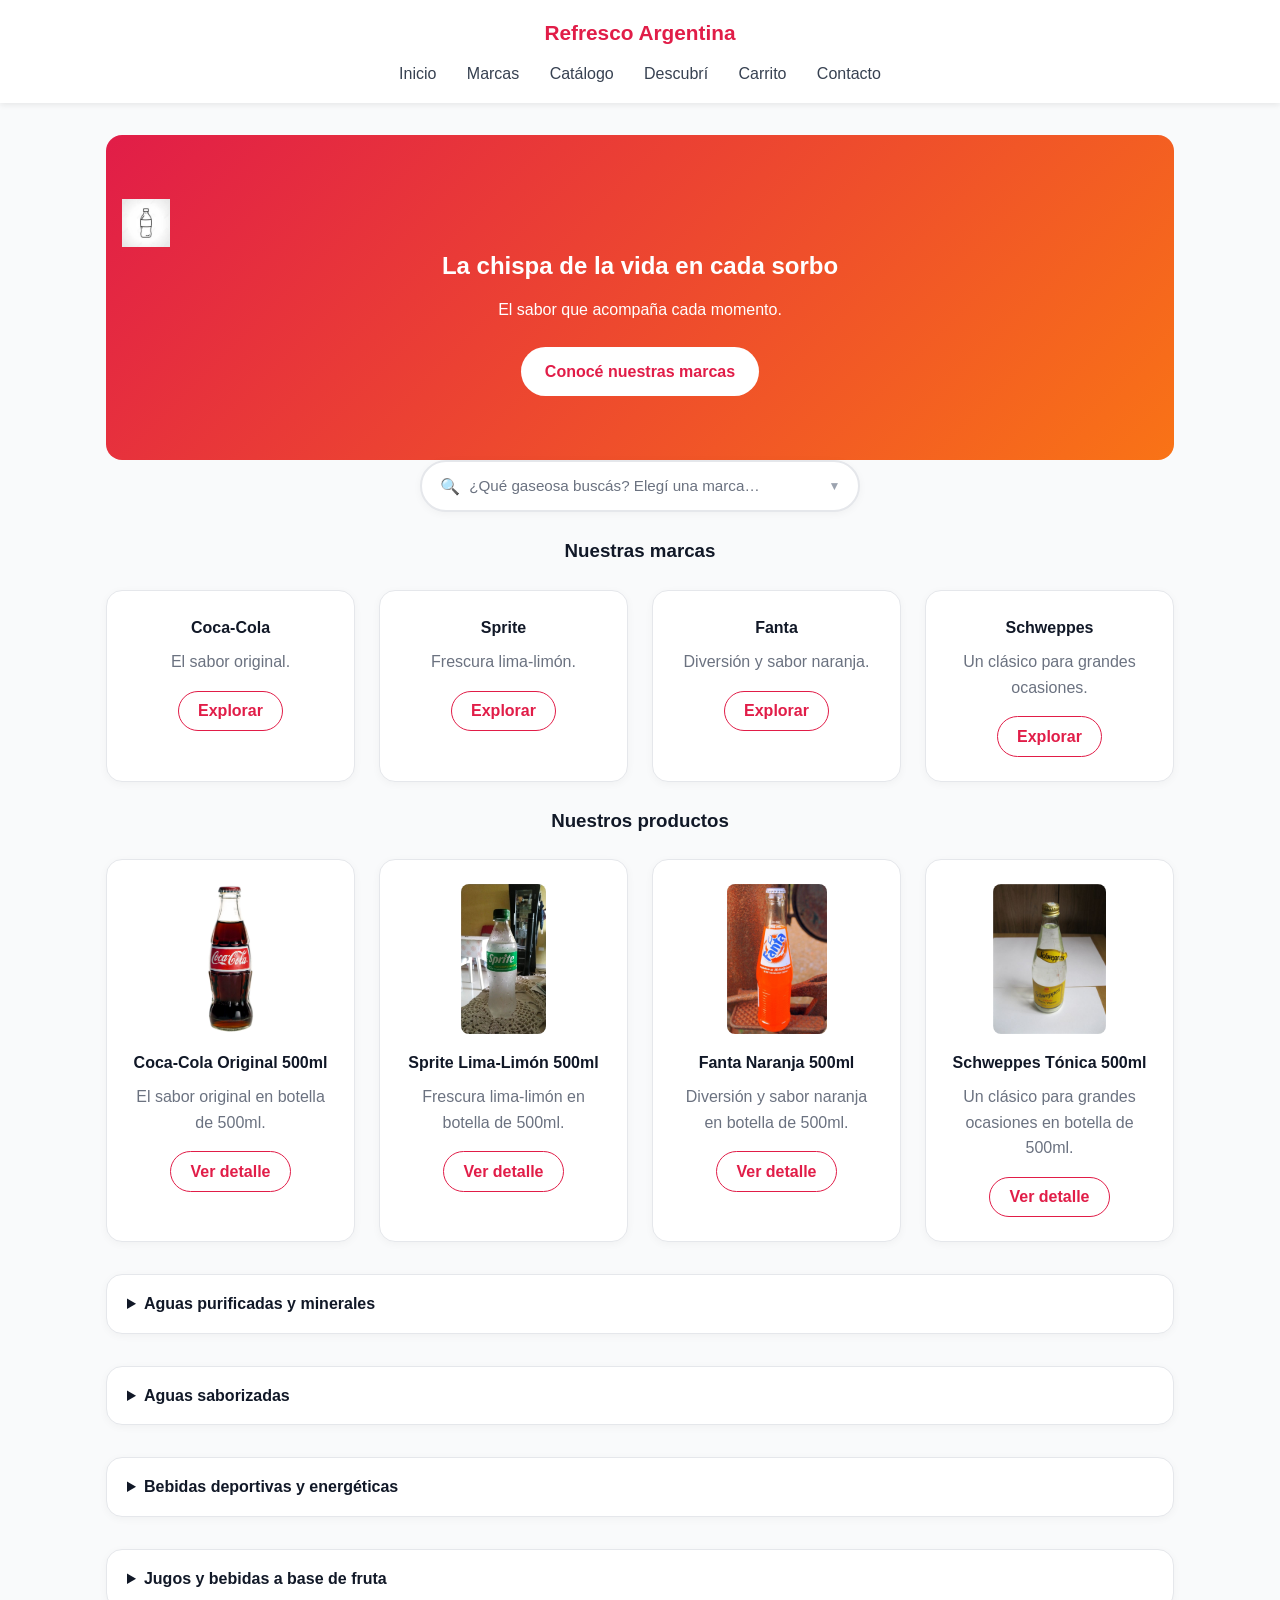
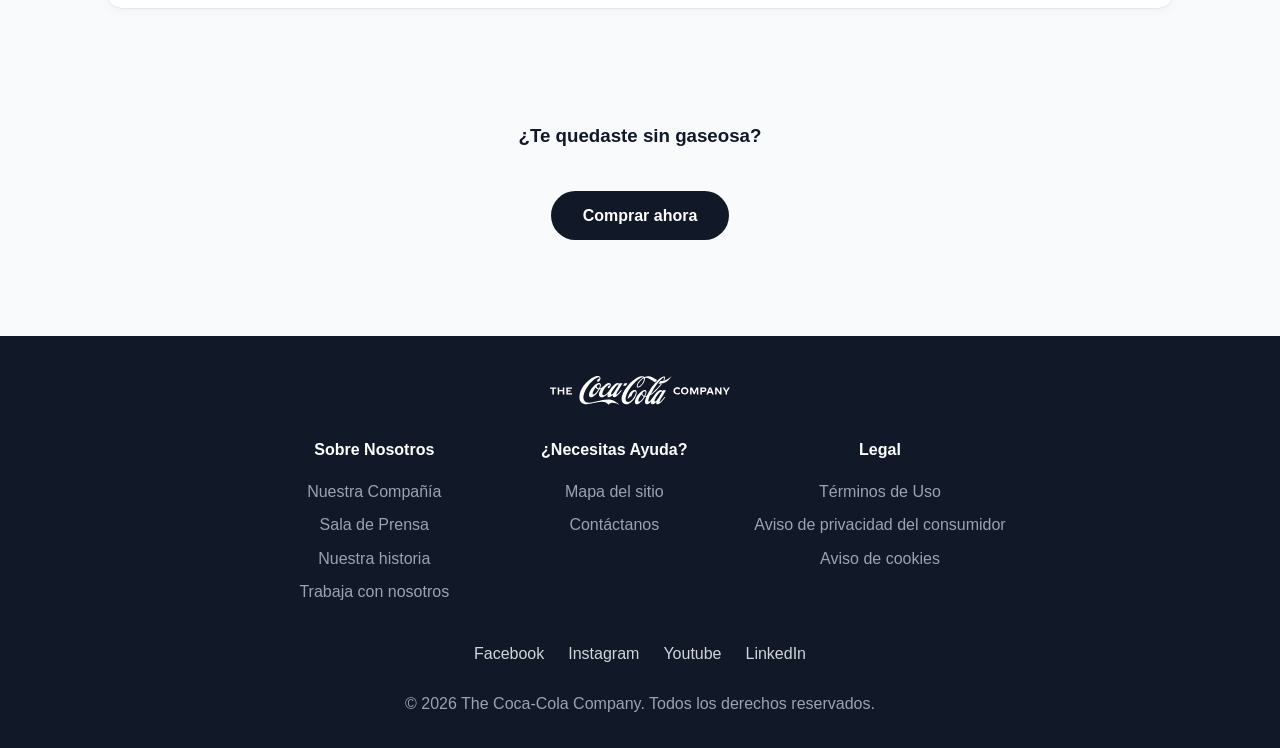
==== index.html @ 61db9e18 "Add new products" ====
<!DOCTYPE html>
<html lang="es">

<head>
  <meta charset="UTF-8">
  <meta name="viewport" content="width=device-width, initial-scale=1.0">
  <title>Refresco Argentina</title>
  <link rel="icon" type="image/x-icon" href="refresco.ico">
  <link rel="stylesheet" href="style.css">
</head>

<body>
  <header>
    <div class="logo">Refresco Argentina</div>
    <nav aria-label="Navegación principal">
      <ul>
        <li><a href="#inicio">Inicio</a></li>
        <li><a href="#marcas">Marcas</a></li>
        <li><a href="#catalogo">Catálogo</a></li>
        <li><a href="#descubri">Descubrí</a></li>
        <li><a href="carrito.html">Carrito</a></li>
        <li><a href="contacto.html">Contacto</a></li>
      </ul>
    </nav>
  </header>

  <main id="inicio">

    <section class="hero">
      <h2><img src="refresco.ico" alt="Refresco Argentina"> La chispa de la vida en cada sorbo</h2>
      <p>El sabor que acompaña cada momento.</p>
      <a href="#marcas">Conocé nuestras marcas</a>
    </section>
    <div class="items">

      <div class="buscador">
        <input class="filtro" type="radio" name="filtro" id="f-todos" checked>
        <input class="filtro" type="radio" name="filtro" id="f-coca-cola">
        <input class="filtro" type="radio" name="filtro" id="f-sprite">
        <input class="filtro" type="radio" name="filtro" id="f-fanta">
        <input class="filtro" type="radio" name="filtro" id="f-schweppes">

        <details class="buscador-barra">
          <summary class="bus-summary" title="Buscar marca o producto">
            <span class="bus-icono">&#128269;</span>
            <span class="bus-texto">
              <span class="t-todos">¿Qué gaseosa buscás? Elegí una marca…</span>
              <span class="t-coca-cola">Coca-Cola</span>
              <span class="t-sprite">Sprite</span>
              <span class="t-fanta">Fanta</span>
              <span class="t-schweppes">Schweppes</span>
            </span>
            <span class="bus-flecha">&#9660;</span>
          </summary>
          <div class="bus-opciones">
            <label for="f-todos">Todas las marcas</label>
            <label for="f-coca-cola">Coca-Cola</label>
            <label for="f-sprite">Sprite</label>
            <label for="f-fanta">Fanta</label>
            <label for="f-schweppes">Schweppes</label>
          </div>
        </details>

        <section id="marcas">
          <h3>Nuestras marcas</h3>
          <div class="item-cards">
            <article class="marca marca-coca-cola">
              <h4>Coca‑Cola</h4>
              <p>El sabor original.</p>
              <a href="#coca-cola">Explorar</a>
            </article>
            <article class="marca marca-sprite">
              <h4>Sprite</h4>
              <p>Frescura lima‑limón.</p>
              <a href="#sprite">Explorar</a>
            </article>
            <article class="marca marca-fanta">
              <h4>Fanta</h4>
              <p>Diversión y sabor naranja.</p>
              <a href="#fanta">Explorar</a>
            </article>
            <article class="marca marca-schweppes">
              <h4>Schweppes</h4>
              <p>Un clásico para grandes ocasiones.</p>
              <a href="#schweppes">Explorar</a>
            </article>
          </div>
        </section>

        <section id="tiendas">
          <h3>Tiendas Cencosud</h3>
          <div class="item-cards">
            <article class="tienda">
              <img src="img/jumbo.jpg" alt="Logo Jumbo Cencosud">
              <h4>Jumbo Cencosud</h4>
              <p>Tus compras del súper con toda la chispa Coca‑Cola.</p>
              <a href="https://www.jumbo.com.ar/benedictino?_q=benedictino&map=ft" rel="noopener noreferrer" target="_blank">Comprar acá</a>
            </article>
            <article class="tienda">
              <img src="img/disco.jpg" alt="Logo Disco Cencosud">
              <h4>Disco Cencosud</h4>
              <p>Las mejores ofertas del súper con Coca‑Cola.</p>
              <a href="https://www.disco.com.ar/benedictino?_q=benedictino&map=ft" rel="noopener noreferrer" target="_blank">Comprar acá</a>
            </article>
            <article class="tienda">
              <img src="img/vea.jpg" alt="Logo Vea Cencosud">
              <h4>Vea Cencosud</h4>
              <p>El súper de cercanía con todos tus productos.</p>
              <a href="https://www.vea.com.ar/benedictino?_q=benedictino&map=ft" rel="noopener noreferrer" target="_blank">Comprar acá</a>
            </article>
          </div>
        </section>

        <section id="catalogo">
          <h3>Nuestros productos</h3>
          <div class="item-cards">
            <article class="producto producto-coca-cola">
              <img src="img/coca-cola.jpg" alt="Coca-Cola Original 500ml">
              <h4>Coca-Cola Original 500ml</h4>
              <p>El sabor original en botella de 500ml.</p>
              <a href="producto.html?id=coca-cola">Ver detalle</a>
            </article>
            <article class="producto producto-sprite">
              <img src="img/sprite.jpg" alt="Sprite Lima-Limón 500ml">
              <h4>Sprite Lima-Limón 500ml</h4>
              <p>Frescura lima-limón en botella de 500ml.</p>
              <a href="producto.html?id=sprite">Ver detalle</a>
            </article>
            <article class="producto producto-fanta">
              <img src="img/fanta.jpg" alt="Fanta Naranja 500ml">
              <h4>Fanta Naranja 500ml</h4>
              <p>Diversión y sabor naranja en botella de 500ml.</p>
              <a href="producto.html?id=fanta">Ver detalle</a>
            </article>
            <article class="producto producto-schweppes">
              <img src="img/schweppes.jpg" alt="Schweppes Tónica 500ml">
              <h4>Schweppes Tónica 500ml</h4>
              <p>Un clásico para grandes ocasiones en botella de 500ml.</p>
              <a href="producto.html?id=schweppes">Ver detalle</a>
            </article>
          </div>

          <details class="aguas-detalles">
            <summary>Aguas purificadas y minerales</summary>
            <div class="item-cards">
              <article class="agua">
                <a href="https://www.jumbo.com.ar/agua-dasani-sin-gas-500-cc/p" rel="noopener noreferrer" target="_blank">
                  <img src="img/dasani.png" alt="Agua Pura Dasani 1 L">
                  <h4>Dasani</h4>
                </a>
              </article>
              <article class="agua">
                <a href="https://d2cbot.coca-cola.com/agua-natural-purificada-ciel-1-l-4-botellas" rel="noopener noreferrer" target="_blank">
                  <img src="img/ciel.png" alt="Agua Natural Purificada Ciel 1 L">
                  <h4>Ciel</h4>
                </a>
              </article>
              <article class="agua">
                <a href="https://www.jumbo.com.ar/agua-mineral-bonaqua-sin-gas-2-25-lt/p" rel="noopener noreferrer" target="_blank">
                  <img src="img/bonaqua.jpg" alt="Agua Mineral Bonaqua Sin Gas 2.25 L">
                  <h4>Bonaqua</h4>
                </a>
              </article>
              <article class="agua">
                <a href="https://www.jumbo.com.ar/agua-de-mesa-kin-sin-gas-500-ml/p" rel="noopener noreferrer" target="_blank">
                  <img src="img/kin.jpg" alt="Agua de Mesa Kin Sin Gas 500 ml">
                  <h4>Kin</h4>
                </a>
              </article>
            </div>
          </details>

          <details class="aguas-detalles">
            <summary>Aguas saborizadas</summary>
            <div class="item-cards">
              <article class="agua">
                <a href="https://www.coca-colaentuhogar.com/agua-ciel-exprim-pepino-pi-a-600-ml.html" rel="noopener noreferrer" target="_blank">
                  <img src="img/ciel-exprim.jpg" alt="Agua Ciel Exprimir Pepino Piña 600 ml">
                  <h4>Ciel Exprimir</h4>
                </a>
              </article>
              <article class="agua">
                <a href="https://www.jumbo.com.ar/agua-saborizada-manzana-600-ml-aquarius/p" rel="noopener noreferrer" target="_blank">
                  <img src="img/aquarius.jpg" alt="Agua Saborizada Aquarius Manzana 600 ml">
                  <h4>Aquarius</h4>
                </a>
              </article>
              <article class="agua">
                <a href="https://www.amazon.com/Smartwater-Sparkling-smartwater-sparkling-carbonated/dp/B07P7D3XN8" rel="noopener noreferrer" target="_blank">
                  <img src="img/smartwater-flavors.jpg" alt="Smartwater Flavors Sparkling">
                  <h4>Smartwater Flavors</h4>
                </a>
              </article>
            </div>
          </details>

          <details class="aguas-detalles">
            <summary>Bebidas deportivas y energéticas</summary>
            <div class="item-cards">
              <article class="agua">
                <a href="https://www.jumbo.com.ar/bebida-isotonica-frutas-tropicales-1-5-lts-powerade/p" rel="noopener noreferrer" target="_blank">
                  <img src="img/powerade.jpg" alt="Powerade Frutas Tropicales 1.5 L">
                  <h4>Powerade</h4>
                </a>
              </article>
              <article class="agua">
                <a href="https://www.jumbo.com.ar/bebida-energizante-energy-473-ml-monster/p" rel="noopener noreferrer" target="_blank">
                  <img src="img/monster.jpg" alt="Monster Energy Original 473 ml">
                  <h4>Monster Energy</h4>
                </a>
              </article>
              <article class="agua">
                <a href="https://world.openfoodfacts.org/product/5060466510296/relentless-energy-drink" rel="noopener noreferrer" target="_blank">
                  <img src="img/relentless.jpg" alt="Relentless Energy Drink">
                  <h4>Relentless</h4>
                </a>
              </article>
              <article class="agua">
                <a href="https://world.openfoodfacts.org/product/5060466512634/energy-drink-burn" rel="noopener noreferrer" target="_blank">
                  <img src="img/burn.jpg" alt="Burn Energy Drink">
                  <h4>Burn</h4>
                </a>
              </article>
              <article class="agua">
                <a href="https://lamaschiquita.com/products/predator-energy-473-ml" rel="noopener noreferrer" target="_blank">
                  <img src="img/predator.jpg" alt="Predator Energy 473 ml">
                  <h4>Predator Energy</h4>
                </a>
              </article>
            </div>
          </details>

          <details class="aguas-detalles">
            <summary>Jugos y bebidas a base de fruta</summary>
            <div class="item-cards">
              <article class="agua">
                <a href="https://www.jumbo.com.ar/jugo-listo-del-valle-multifruta-200cc-2/p" rel="noopener noreferrer" target="_blank">
                  <img src="img/delvalle.jpg" alt="Jugo Del Valle Multifruta 200 ml">
                  <h4>Del Valle</h4>
                </a>
              </article>
              <article class="agua">
                <a href="https://world.openfoodfacts.org/product/5449000257789" rel="noopener noreferrer" target="_blank">
                  <img src="img/minutemaid.jpg" alt="Minute Maid Orange">
                  <h4>Minute Maid</h4>
                </a>
              </article>
              <article class="agua">
                <a href="https://world.openfoodfacts.org/product/0025000100000" rel="noopener noreferrer" target="_blank">
                  <img src="img/simply-orange.jpg" alt="Simply Orange Pulp Free">
                  <h4>Simply Orange</h4>
                </a>
              </article>
              <article class="agua">
                <a href="https://world.openfoodfacts.org/product/0025000134166" rel="noopener noreferrer" target="_blank">
                  <img src="img/simply-lemonade.jpg" alt="Simply Lemonade">
                  <h4>Simply Lemonade</h4>
                </a>
              </article>
              <article class="agua">
                <a href="https://world.openfoodfacts.org/product/5038862320108" rel="noopener noreferrer" target="_blank">
                  <img src="img/innocent.jpg" alt="Innocent Fruit Smoothie Frutillas, Banana y Manzana">
                  <h4>Innocent</h4>
                </a>
              </article>
              <article class="agua">
                <a href="https://www.jumbo.com.ar/jugo-naranja-tentacion-1-lts-cepita-del-valle/p" rel="noopener noreferrer" target="_blank">
                  <img src="img/cepita.jpg" alt="Jugo Cepita del Valle sabor Naranja 1 L">
                  <h4>Cepita del Valle</h4>
                </a>
              </article>
              <article class="agua">
                <a href="https://world.openfoodfacts.org/product/7802820048322" rel="noopener noreferrer" target="_blank">
                  <img src="img/andina.jpg" alt="Jugo Andina del Valle sabor Durazno">
                  <h4>Andina</h4>
                </a>
              </article>
            </div>
          </details>
        </section>
      </div>

     

      <section id="descubri">
        <h3>Experiencias</h3>
        <div class="item-cards">
          <article class="experiencia">
            <img src="img/fanta-halloween.jpg" alt="Fanta Halloween">
            <h4>Fanta Halloween</h4>
            <p>Registrate y llevate 2x1 en entradas para Cinemark.</p>
            <a href="https://www.coca-cola.com/ar/es/offerings/fanta-halloween-26" rel="noopener noreferrer" target="_blank">Explorar</a>
          </article>
          <article class="experiencia">
            <img src="img/copa-mundial.jpg" alt="Copa Mundial de la FIFA 26">
            <h4>Copa Mundial de la FIFA 26™</h4>
            <p>La pasión sigue con Coca‑Cola rumbo al Mundial.</p>
            <a href="https://www.coca-cola.com/ar/es/offerings/copa-mundial-de-la-fifa-2026" rel="noopener noreferrer" target="_blank">Explorar</a>
          </article>
          <article class="experiencia">
            <img src="img/juntos-en-todas.jpg" alt="Juntos en Todas">
            <h4>Juntos en Todas</h4>
            <p>Una experiencia única de The Coca‑Cola Company.</p>
            <a href="https://www.coca-cola.com/ar/es/offerings/juntos-en-todas" rel="noopener noreferrer" target="_blank">Explorar</a>
          </article>
          <article class="experiencia">
            <img src="img/coke-studio.jpg" alt="Coke Studio">
            <h4>Coke Studio</h4>
            <p>Música y sesiones exclusivas con los mejores artistas.</p>
            <a href="https://www.coca-cola.com/ar/es/offerings/coke-studio" rel="noopener noreferrer" target="_blank">Explorar</a>
          </article>
        </div>
      </section>

      <section id="comprar">
        <h3>¿Te quedaste sin gaseosa?</h3>
        <a href="#tiendas">Comprar ahora</a>
      </section>
    </div>
  </main>

  <footer>
    <div class="footer-logo">
      <img src="img/coca-cola-logo-white.svg" alt="The Coca Cola Company">
    </div>
    <div class="footer-cols">
      <div class="footer-col">
        <h5>Sobre Nosotros</h5>
        <ul>
          <li><a href="https://www.coca-colacompany.com/company" rel="noopener noreferrer" target="_blank">Nuestra Compañía</a></li>
          <li><a href="https://www.coca-cola.com/ar/es/media-center" rel="noopener noreferrer" target="_blank">Sala de Prensa</a></li>
          <li><a href="https://www.coca-colacompany.com/about-us/history" rel="noopener noreferrer" target="_blank">Nuestra historia</a></li>
          <li><a href="https://www.coca-colacompany.com/careers" rel="noopener noreferrer" target="_blank">Trabaja con nosotros</a></li>
        </ul>
      </div>
      <div class="footer-col">
        <h5>¿Necesitas Ayuda?</h5>
        <ul>
          <li><a href="https://www.coca-cola.com/ar/es/sitemap" rel="noopener noreferrer" target="_blank">Mapa del sitio</a></li>
          <li><a href="https://www.coca-cola.com/ar/es/about-us/contact-us" rel="noopener noreferrer" target="_blank">Contáctanos</a></li>
        </ul>
      </div>
      <div class="footer-col">
        <h5>Legal</h5>
        <ul>
          <li><a href="https://www.coca-cola.com/ar/es/legal/terms-of-service" rel="noopener noreferrer" target="_blank">Términos de Uso</a></li>
          <li><a href="https://datatrust.coca-cola.com/xg/es#global-privacy-notices" rel="noopener noreferrer" target="_blank">Aviso de privacidad del consumidor</a></li>
          <li><a href="https://datatrust.coca-cola.com/xg/es#global-privacy-notices" rel="noopener noreferrer" target="_blank">Aviso de cookies</a></li>
        </ul>
      </div>
    </div>
    <nav class="footer-social" aria-label="Redes sociales">
      <ul>
        <li><a href="https://facebook.com/CocaColaCoAr/" rel="noopener noreferrer" target="_blank">Facebook</a></li>
        <li><a href="https://www.instagram.com/cocacolacoar/" rel="noopener noreferrer" target="_blank">Instagram</a></li>
        <li><a href="https://www.youtube.com/user/CocaColaCo" rel="noopener noreferrer" target="_blank">Youtube</a></li>
        <li><a href="https://www.linkedin.com/company/the-coca-cola-company" rel="noopener noreferrer" target="_blank">LinkedIn</a></li>
      </ul>
    </nav>
    <p>&copy; 2026 The Coca‑Cola Company. Todos los derechos reservados.</p>
  </footer>
</body>

</html>
---- style.css ----
/* ===== Reset y base ===== */
* {
    margin: 0;
    padding: 0;
    box-sizing: border-box;
}

body {
    font-family: 'Segoe UI', Arial, sans-serif;
    color: #1f2937;
    background-color: #f9fafb;
    line-height: 1.6;
}

main {
    max-width: 1100px;
    margin: 0 auto;
    padding: 0 1rem;
}

img {
    max-width: 100%;
    display: block;
}

a {
    text-decoration: none;
    color: inherit;
}

h2, h3 {
    text-align: center;
    margin: 2.5rem 0 1.5rem;
    color: #111827;
    transition: all 0.3s ease;
}

h3:hover {
    color: #e11d48;
}

/* ===== Header ===== */
header {
    background-color: #ffffff;
    box-shadow: 0 2px 6px rgba(0, 0, 0, 0.08);
    padding: 1rem;
    position: sticky;
    top: 0;
    z-index: 10;
}

header .logo {
    font-size: 1.3rem;
    font-weight: 700;
    color: #e11d48;
    text-align: center;
    margin-bottom: 0.75rem;
}

header nav ul {
    list-style: none;
    display: flex;
    flex-wrap: wrap;
    justify-content: center;
    gap: 0.5rem 1.5rem;
}

header nav a {
    padding: 0.4rem 0.2rem;
    font-weight: 500;
    color: #374151;
    border-bottom: 2px solid transparent;
    transition: color 0.2s, border-color 0.2s;
}

header nav a:hover {
    color: #e11d48;
    border-bottom-color: #e11d48;
}

/* ===== Hero ===== */
.hero {
    text-align: center;
    padding: 4rem 1rem;
    background: linear-gradient(135deg, #e11d48, #f97316);
    color: #ffffff;
    border-radius: 1rem;
    margin-top: 2rem;
}

.hero h2 {
    color: #ffffff;
    margin: 0 0 0.75rem;
    transition: all 0.3s ease;
}

.hero a {
    display: inline-block;
    margin-top: 1.5rem;
    background: #ffffff;
    color: #e11d48;
    font-weight: 600;
    padding: 0.75rem 1.5rem;
    border-radius: 2rem;
    transition: transform 0.2s;
}

.hero a:hover {
    transform: translateY(-2px);
}

/* ===== Grids de tarjetas ===== */


.items .item-cards,
#carrito .item-cards,
#tiendas .item-cards {
    display: grid;
    grid-template-columns: repeat(auto-fit, minmax(220px, 1fr));
    gap: 1.5rem;
}

.marca,
.producto,
#descubri .experiencia,
.tienda {
   
    background: #ffffff;
    border: 1px solid #e5e7eb;
    border-radius: 1rem;
    padding: 1.5rem;
    text-align: center;
    box-shadow: 0 2px 8px rgba(0, 0, 0, 0.04);
    transition: transform 0.2s, box-shadow 0.2s;
}

.marca:hover,
.producto:hover,
#descubri .experiencia:hover,
.tienda:hover {
    transform: translateY(-4px);
    box-shadow: 0 8px 20px rgba(0, 0, 0, 0.08);
}

.marca {
    transition: transform 0.3s ease-in, box-shadow 0.3s ease-in;
}

.producto img,
#descubri .experiencia img {
    margin: 0 auto 1rem;
    border-radius: 0.5rem;
}

.producto img {
    max-height: 150px;
    object-fit: contain;
}

.tienda img {
    width: 100%;
    max-width: 320px;
    height: auto;
    margin: 0 auto 1.25rem;
    border-radius: 0.75rem;
}

.producto h4,
.marca h4,
#descubri .experiencia h4,
.tienda h4 {
    margin-bottom: 0.5rem;
    color: #111827;
    transition: all 0.3s ease;
}

.producto:hover h4,
.marca:hover h4,
#descubri .experiencia:hover h4,
.tienda:hover h4 {
    color: #e11d48;
}

.producto p,
.marca p,
#descubri .experiencia p,
.tienda p {
    color: #6b7280;
    margin-bottom: 1rem;
}

.producto a,
.marca a,
#descubri .experiencia a,
.tienda a {
    display: inline-block;
    font-weight: 600;
    color: #e11d48;
    border: 1px solid #e11d48;
    padding: 0.4rem 1.2rem;
    border-radius: 2rem;
    transition: background 0.2s, color 0.2s;
}

.producto a:hover,
.marca a:hover,
#descubri .experiencia a:hover,
.tienda a:hover {
    background: #e11d48;
    color: #ffffff;
}

/* ===== Sección Tiendas (en index solo visible desde #inicio) ===== */
main#inicio #tiendas {
    display: none;
}

main#inicio:target #tiendas {
    display: block;
}

/* ===== Sección Descubrí (solo visible al acceder por el ancla #descubri) ===== */
#descubri {
    display: none;
}

#descubri:target {
    display: block;
}

/* ===== Experiencias (solo visibles desde #descubri) ===== */
.experiencia {
    display: none;
}

#descubri .experiencia {
    display: block;
}

/* ===== Comprar ===== */
#comprar {
    display: flex;
    flex-direction: column;
    align-items: center;
    padding: 3rem 1rem;
}

#comprar h3 {
    text-align: center;
}

#comprar a {
    display: inline-block;
    margin-top: 1rem;
    background: #111827;
    color: #ffffff;
    font-weight: 600;
    padding: 0.75rem 2rem;
    border-radius: 2rem;
    transition: background 0.2s;
}

#comprar a:hover {
    background: #e11d48;
}

/* ===== Footer ===== */
footer {
    background: #111827;
    color: #d1d5db;
    text-align: center;
    padding: 2.5rem 1rem 2rem;
    margin-top: 3rem;
}

footer .footer-logo {
    max-width: 180px;
    margin: 0 auto 2rem;
}

footer .footer-cols {
    display: flex;
    flex-wrap: wrap;
    justify-content: center;
    gap: 2.5rem;
    margin-bottom: 2rem;
}

footer .footer-col {
    min-width: 200px;
}

footer .footer-col h5 {
    color: #ffffff;
    font-size: 1rem;
    margin-bottom: 0.75rem;
}

footer .footer-col ul {
    list-style: none;
}

footer .footer-col a {
    color: #9ca3af;
    display: inline-block;
    padding: 0.25rem 0;
    transition: color 0.2s;
}

footer .footer-col a:hover {
    color: #ffffff;
}

footer .footer-social {
    margin-bottom: 1.5rem;
}

footer .footer-social ul {
    list-style: none;
    display: flex;
    flex-wrap: wrap;
    justify-content: center;
    gap: 0.5rem 1.5rem;
}

footer .footer-social a {
    color: #d1d5db;
    transition: color 0.2s;
}

footer .footer-social a:hover {
    color: #ffffff;
}

footer p {
    color: #9ca3af;
}

/* ===== Responsive ===== */
@media (max-width: 600px) {
    .hero {
        padding: 3rem 1rem;
    }

    header nav ul {
        flex-direction: column;
        align-items: center;
        gap: 0.5rem;
    }
}

/* ===== Carrito ===== */
#carrito {
    display: grid;
    grid-template-columns: 1fr;
    gap: 1rem;
}

.item-carrito {
    background: #ffffff;
    border: 1px solid #e5e7eb;
    border-radius: 1rem;
    padding: 1.25rem;
    display: flex;
    align-items: center;
    gap: 1rem;
    box-shadow: 0 2px 8px rgba(0, 0, 0, 0.04);
}

.item-carrito img {
    border-radius: 0.5rem;
}

.item-carrito h4 {
    color: #111827;
    margin-bottom: 0.25rem;
}

.item-carrito p {
    color: #6b7280;
}

.item-carrito .subtotal {
    margin-left: auto;
    font-weight: 700;
    color: #111827;
    white-space: nowrap;
}

.resumen {
    background: #ffffff;
    border: 1px solid #e5e7eb;
    border-radius: 1rem;
    padding: 1.5rem;
    box-shadow: 0 2px 8px rgba(0, 0, 0, 0.04);
}

.resumen h3 {
    text-align: left;
    margin: 0 0 1rem;
    color: #111827;
}

.resumen p {
    display: flex;
    justify-content: space-between;
    margin-bottom: 0.5rem;
    color: #6b7280;
}

.resumen p strong {
    color: #111827;
}

.resumen a {
    display: block;
    text-align: center;
    margin-top: 1.25rem;
    background: #e11d48;
    color: #ffffff;
    font-weight: 600;
    padding: 0.75rem 1.5rem;
    border-radius: 2rem;
    transition: background 0.2s;
}

.resumen a:hover {
    background: #be123c;
}

/* ===== Contacto ===== */
#contacto {
    max-width: 640px;
    margin: 0 auto;
    text-align: center;
}

#contacto > p {
    color: #6b7280;
    margin-bottom: 1.5rem;
}

#contacto form {
    background: #ffffff;
    border: 1px solid #e5e7eb;
    border-radius: 1rem;
    padding: 1.5rem;
    text-align: left;
    box-shadow: 0 2px 8px rgba(0, 0, 0, 0.04);
}

#contacto form div {
    margin-bottom: 1rem;
}

#contacto label {
    display: block;
    font-weight: 600;
    color: #111827;
    margin-bottom: 0.35rem;
}

#contacto input,
#contacto select,
#contacto textarea {
    width: 100%;
    padding: 0.6rem 0.75rem;
    border: 1px solid #d1d5db;
    border-radius: 0.5rem;
    font-family: inherit;
    font-size: 1rem;
    color: #1f2937;
    background: #f9fafb;
    transition: border-color 0.2s, background 0.2s;
}

#contacto input:focus,
#contacto select:focus,
#contacto textarea:focus {
    outline: none;
    border-color: #e11d48;
    background: #ffffff;
}

#contacto textarea {
    resize: vertical;
}

#contacto button {
    width: 100%;
    background: #e11d48;
    color: #ffffff;
    font-weight: 600;
    padding: 0.75rem 1.5rem;
    border: none;
    border-radius: 2rem;
    cursor: pointer;
    transition: background 0.2s;
}

#contacto button:hover {
    background: #be123c;
}

/* ===== Detalle de producto ===== */
#detalle {
    display: grid;
    grid-template-columns: repeat(auto-fit, minmax(220px, 1fr));
    gap: 1.5rem;
}

.producto-detalle {
    background: #ffffff;
    border: 1px solid #e5e7eb;
    border-radius: 1rem;
    padding: 1.5rem;
    text-align: center;
    box-shadow: 0 2px 8px rgba(0, 0, 0, 0.04);
    transition: all 0.3s ease;
}

.producto-detalle:hover {
    transform: translateY(-4px);
    box-shadow: 0 8px 20px rgba(0, 0, 0, 0.08);
}

.producto-detalle img {
    margin: 0 auto 1rem;
    max-width: 120px;
}

.producto-detalle h4 {
    margin-bottom: 0.5rem;
    color: #111827;
    transition: all 0.3s ease;
}

.producto-detalle:hover h4 {
    color: #e11d48;
}

.producto-detalle p {
    color: #6b7280;
    margin-bottom: 1rem;
}

.producto-detalle ul {
    list-style: none;
    text-align: left;
    margin-bottom: 1rem;
    color: #6b7280;
}

.producto-detalle a {
    display: inline-block;
    font-weight: 600;
    color: #e11d48;
    border: 1px solid #e11d48;
    padding: 0.4rem 1.2rem;
    border-radius: 2rem;
    transition: background 0.2s, color 0.2s;
}

.producto-detalle a:hover {
    background: #e11d48;
    color: #ffffff;
}

/* ===== Buscador de productos (solo HTML/CSS) ===== */
.buscador {
    position: relative;
    margin-bottom: 1.5rem;
}

.buscador .filtro {
    position: absolute;
    opacity: 0;
    pointer-events: none;
}

.buscador-barra {
    position: relative;
    max-width: 440px;
    margin: 0 auto 1.5rem;
    background: #ffffff;
    border: 2px solid #e5e7eb;
    border-radius: 2rem;
    box-shadow: 0 2px 8px rgba(0, 0, 0, 0.04);
    transition: border-color 0.2s, box-shadow 0.2s;
}

.buscador-barra:hover,
.buscador-barra[open] {
    border-color: #e11d48;
    box-shadow: 0 8px 20px rgba(0, 0, 0, 0.08);
}

.bus-summary {
    display: flex;
    align-items: center;
    gap: 0.6rem;
    padding: 0.7rem 1.1rem;
    cursor: pointer;
    list-style: none;
}

.bus-summary::-webkit-details-marker {
    display: none;
}

.bus-icono {
    color: #e11d48;
}

.bus-texto {
    flex: 1;
    color: #6b7280;
    font-size: 0.95rem;
    white-space: nowrap;
    overflow: hidden;
    text-overflow: ellipsis;
}

.bus-texto > span {
    display: none;
}

#f-todos:checked ~ .buscador-barra .t-todos,
#f-coca-cola:checked ~ .buscador-barra .t-coca-cola,
#f-sprite:checked ~ .buscador-barra .t-sprite,
#f-fanta:checked ~ .buscador-barra .t-fanta,
#f-schweppes:checked ~ .buscador-barra .t-schweppes {
    display: inline;
}

.bus-flecha {
    color: #9ca3af;
    font-size: 0.75rem;
    transition: transform 0.2s;
}

.buscador-barra[open] .bus-flecha {
    transform: rotate(180deg);
}

.bus-opciones {
    position: absolute;
    top: calc(100% + 0.5rem);
    left: 50%;
    transform: translateX(-50%);
    min-width: 280px;
    max-height: 300px;
    overflow-y: auto;
    background: #ffffff;
    border: 1px solid #e5e7eb;
    border-radius: 1rem;
    padding: 0.5rem;
    box-shadow: 0 8px 20px rgba(0, 0, 0, 0.1);
    z-index: 5;
}

.bus-opciones label {
    display: block;
    padding: 0.6rem 0.75rem;
    border-radius: 0.5rem;
    cursor: pointer;
    color: #374151;
    font-weight: 500;
    transition: background 0.15s, color 0.15s;
}

.bus-opciones label:hover {
    background: #fdf2f4;
    color: #e11d48;
}

#f-todos:checked ~ .buscador-barra .bus-opciones label[for="f-todos"],
#f-coca-cola:checked ~ .buscador-barra .bus-opciones label[for="f-coca-cola"],
#f-sprite:checked ~ .buscador-barra .bus-opciones label[for="f-sprite"],
#f-fanta:checked ~ .buscador-barra .bus-opciones label[for="f-fanta"],
#f-schweppes:checked ~ .buscador-barra .bus-opciones label[for="f-schweppes"] {
    background: #fdf2f4;
    color: #e11d48;
    font-weight: 700;
}

#f-todos:checked ~ .buscador-barra .bus-opciones label[for="f-todos"]::before,
#f-coca-cola:checked ~ .buscador-barra .bus-opciones label[for="f-coca-cola"]::before,
#f-sprite:checked ~ .buscador-barra .bus-opciones label[for="f-sprite"]::before,
#f-fanta:checked ~ .buscador-barra .bus-opciones label[for="f-fanta"]::before,
#f-schweppes:checked ~ .buscador-barra .bus-opciones label[for="f-schweppes"]::before {
    content: "✓ ";
}

/* Filtrado de marcas y productos */
.buscador > section h3 {
    margin-top: 1.5rem;
}

.buscador .item-cards .marca,
.buscador .item-cards .producto {
    display: none;
}

#f-todos:checked ~ #marcas .item-cards .marca,
#f-todos:checked ~ #catalogo .item-cards .producto,
#f-coca-cola:checked ~ #marcas .item-cards .marca-coca-cola,
#f-coca-cola:checked ~ #catalogo .item-cards .producto-coca-cola,
#f-sprite:checked ~ #marcas .item-cards .marca-sprite,
#f-sprite:checked ~ #catalogo .item-cards .producto-sprite,
#f-fanta:checked ~ #marcas .item-cards .marca-fanta,
#f-fanta:checked ~ #catalogo .item-cards .producto-fanta,
#f-schweppes:checked ~ #marcas .item-cards .marca-schweppes,
#f-schweppes:checked ~ #catalogo .item-cards .producto-schweppes {
    display: block;
    animation: aparecer 0.25s ease;
}

#f-coca-cola:checked ~ #marcas .item-cards,
#f-coca-cola:checked ~ #catalogo .item-cards,
#f-sprite:checked ~ #marcas .item-cards,
#f-sprite:checked ~ #catalogo .item-cards,
#f-fanta:checked ~ #marcas .item-cards,
#f-fanta:checked ~ #catalogo .item-cards,
#f-schweppes:checked ~ #marcas .item-cards,
#f-schweppes:checked ~ #catalogo .item-cards {
    grid-template-columns: repeat(auto-fit, minmax(220px, 280px));
    justify-content: center;
}

@keyframes aparecer {
    from {
        opacity: 0;
        transform: translateY(6px);
    }

    to {
        opacity: 1;
        transform: translateY(0);
    }
}

@media (max-width: 600px) {
    .bus-opciones {
        left: 0;
        right: 0;
        transform: none;
        min-width: auto;
    }
}

/* ===== Aguas purificadas y minerales ===== */
#catalogo .aguas-detalles {
    margin-top: 2rem;
    background: #ffffff;
    border: 1px solid #e5e7eb;
    border-radius: 1rem;
    box-shadow: 0 2px 8px rgba(0, 0, 0, 0.04);
}

#catalogo .aguas-detalles summary {
    cursor: pointer;
    font-weight: 700;
    color: #111827;
    padding: 1rem 1.25rem;
    list-style-position: inside;
    transition: color 0.2s;
}

#catalogo .aguas-detalles summary:hover {
    color: #e11d48;
}

#catalogo .aguas-detalles[open] summary {
    border-bottom: 1px solid #e5e7eb;
}

#catalogo .aguas-detalles .item-cards {
    padding: 1.5rem;
}

#catalogo .aguas-detalles .agua {
    background: #ffffff;
    border: 1px solid #e5e7eb;
    border-radius: 1rem;
    padding: 1.5rem;
    text-align: center;
    box-shadow: 0 2px 8px rgba(0, 0, 0, 0.04);
    transition: transform 0.2s, box-shadow 0.2s;
}

#catalogo .aguas-detalles .agua a {
    display: block;
    color: inherit;
}

#catalogo .aguas-detalles .agua:hover {
    transform: translateY(-4px);
    box-shadow: 0 8px 20px rgba(0, 0, 0, 0.08);
}

#catalogo .aguas-detalles .agua img {
    max-height: 150px;
    margin: 0 auto 1rem;
    border-radius: 0.5rem;
    object-fit: contain;
}

#catalogo .aguas-detalles .agua h4 {
    margin-bottom: 0.5rem;
    color: #111827;
    transition: all 0.3s ease;
}

#catalogo .aguas-detalles .agua:hover h4 {
    color: #e11d48;
}
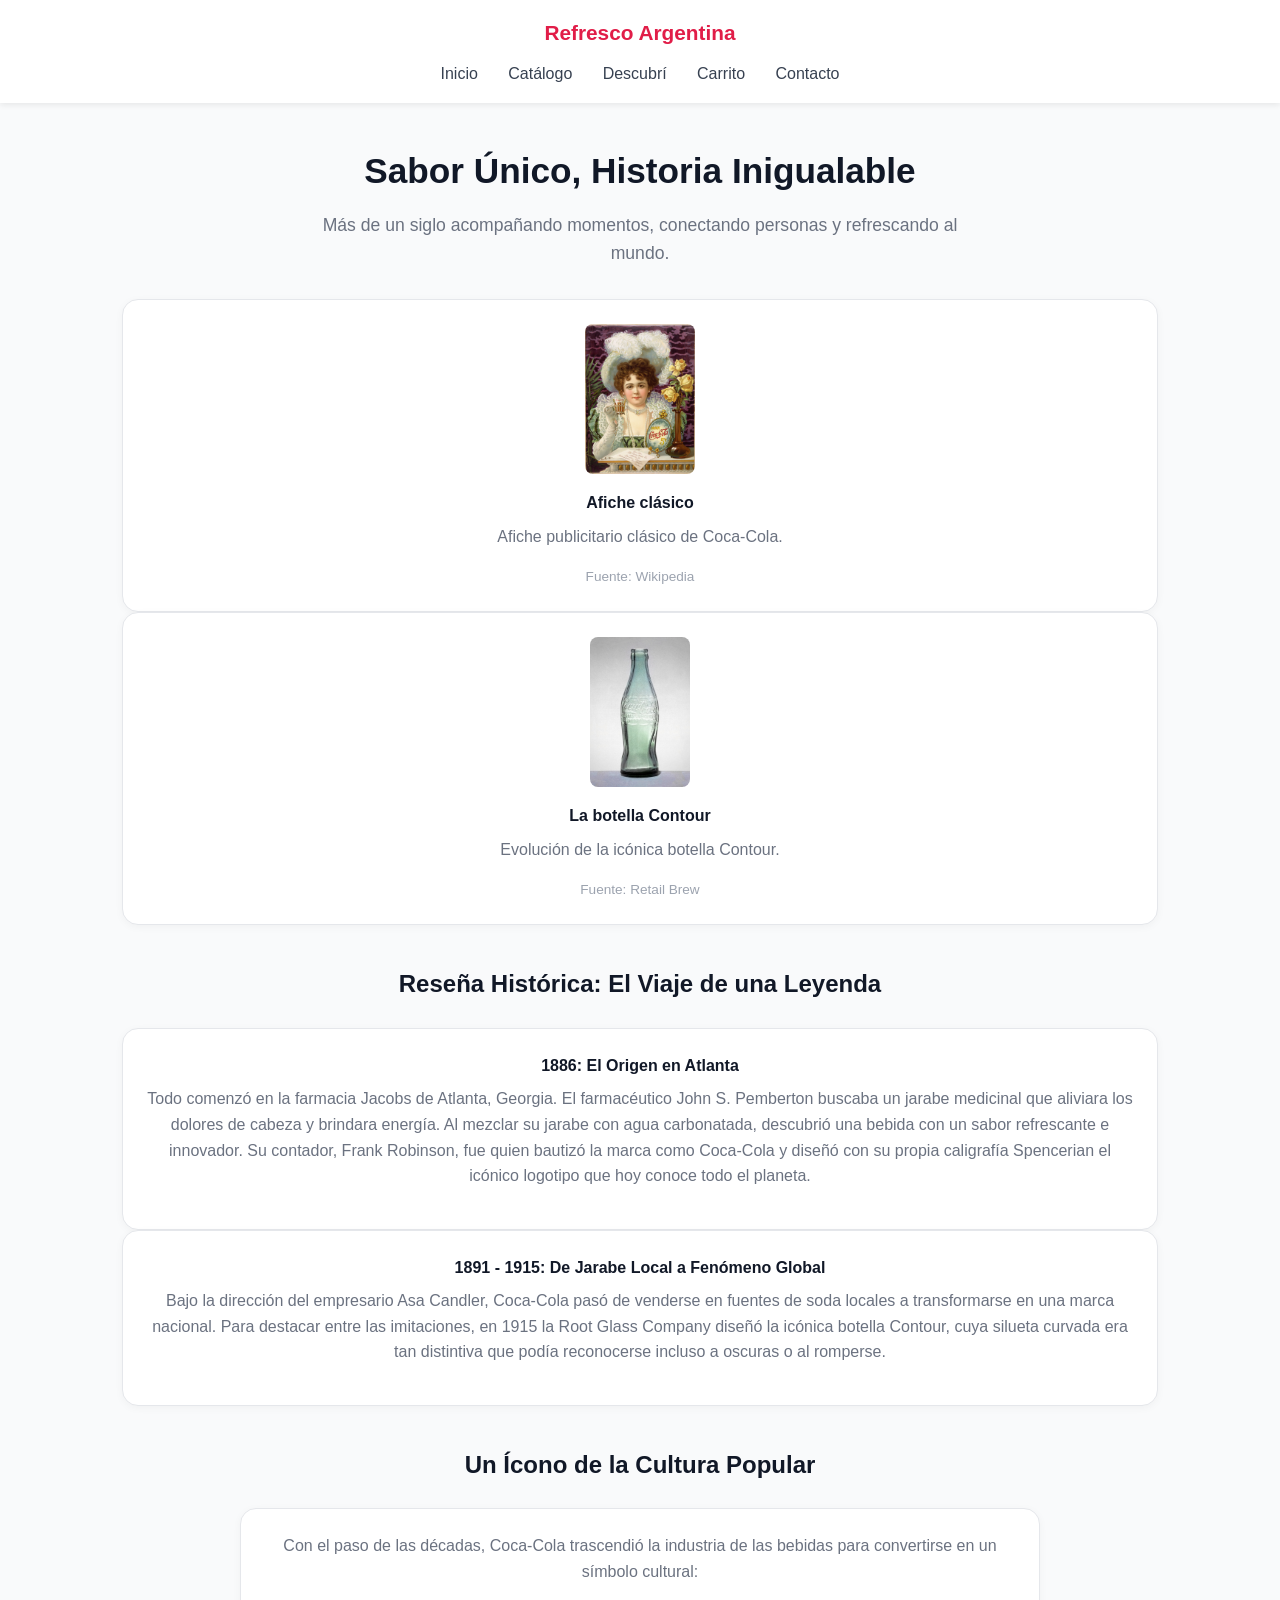
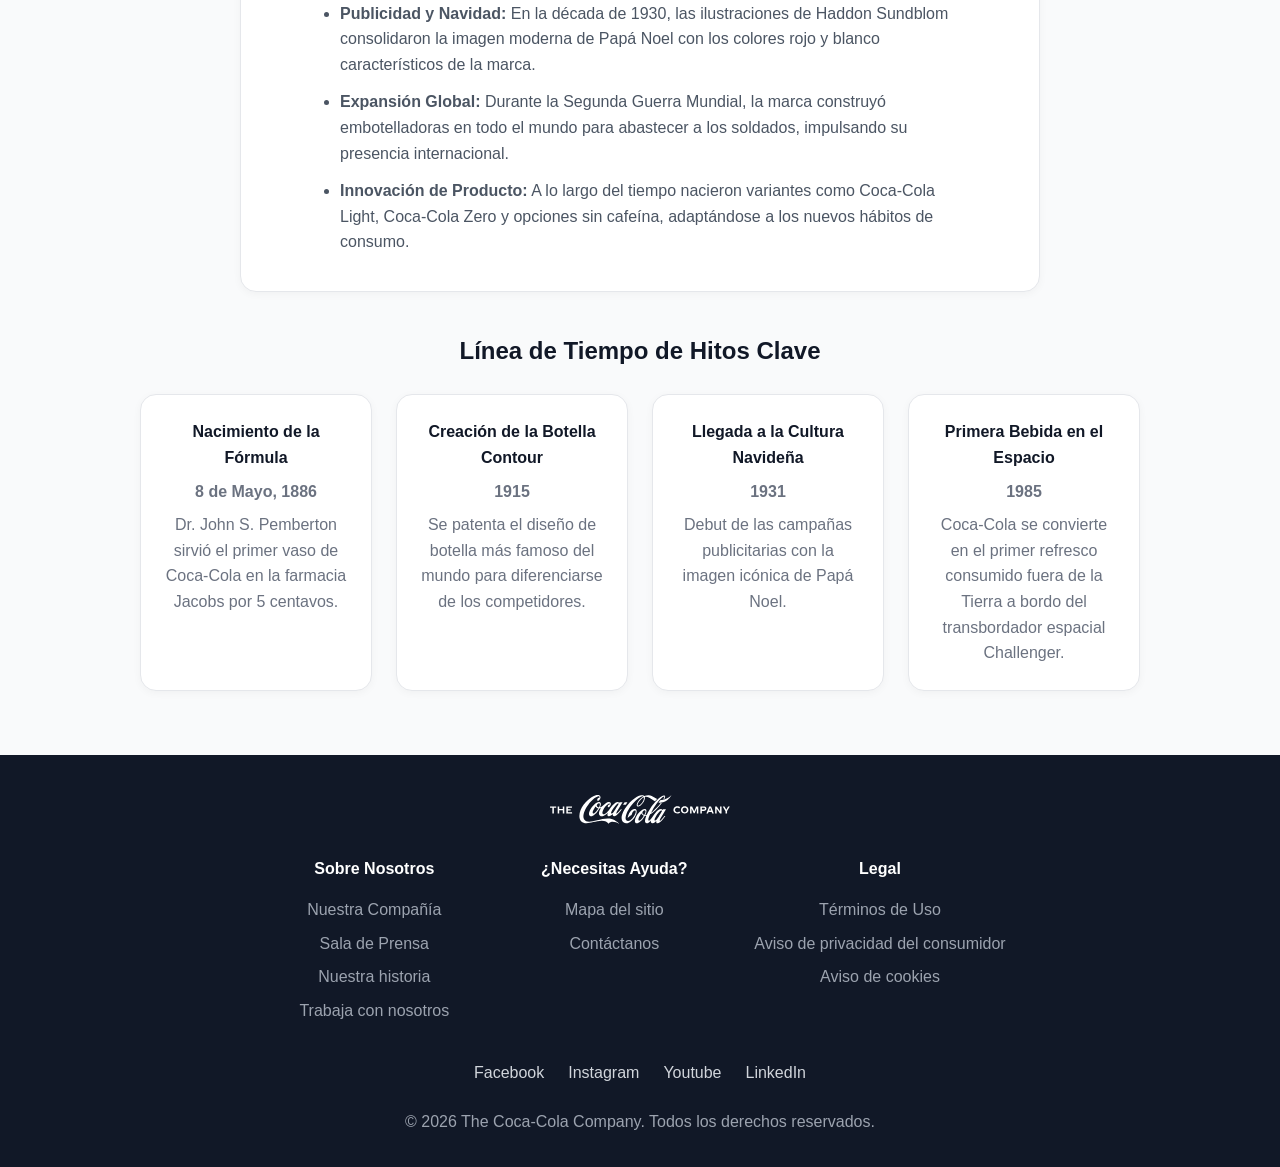
==== commit de07454a: "Add new design elements, improve layout, and remove unused assets" ====
--- a/index.html
+++ b/index.html
@@ -15,7 +15,6 @@
     <nav aria-label="Navegación principal">
       <ul>
         <li><a href="#inicio">Inicio</a></li>
-        <li><a href="#marcas">Marcas</a></li>
         <li><a href="#catalogo">Catálogo</a></li>
         <li><a href="#descubri">Descubrí</a></li>
         <li><a href="carrito.html">Carrito</a></li>
@@ -26,92 +25,77 @@
 
   <main id="inicio">
 
-    <section class="hero">
-      <h2><img src="refresco.ico" alt="Refresco Argentina"> La chispa de la vida en cada sorbo</h2>
-      <p>El sabor que acompaña cada momento.</p>
-      <a href="#marcas">Conocé nuestras marcas</a>
+    <section class="historia">
+      <h1>Sabor Único, Historia Inigualable</h1>
+      <p class="historia-subtitulo">Más de un siglo acompañando momentos, conectando personas y refrescando al mundo.</p>
+
+      <div class="item-cards">
+        <figure class="producto historia-figura">
+          <img src="img/afiche-coca-cola.jpg" alt="Afiche publicitario clásico de Coca-Cola">
+          <h4>Afiche clásico</h4>
+          <p>Afiche publicitario clásico de Coca-Cola.</p>
+          <figcaption>Fuente: Wikipedia</figcaption>
+        </figure>
+        <figure class="producto historia-figura">
+          <img src="img/botella-contour-1915.jpg" alt="Evolución de la icónica botella Contour">
+          <h4>La botella Contour</h4>
+          <p>Evolución de la icónica botella Contour.</p>
+          <figcaption>Fuente: Retail Brew</figcaption>
+        </figure>
+      </div>
+
+      <h2>Reseña Histórica: El Viaje de una Leyenda</h2>
+
+      <div class="item-cards">
+        <article class="producto historia-texto">
+          <h4>1886: El Origen en Atlanta</h4>
+          <p>Todo comenzó en la farmacia Jacobs de Atlanta, Georgia. El farmacéutico John S. Pemberton buscaba un jarabe medicinal que aliviara los dolores de cabeza y brindara energía. Al mezclar su jarabe con agua carbonatada, descubrió una bebida con un sabor refrescante e innovador. Su contador, Frank Robinson, fue quien bautizó la marca como Coca-Cola y diseñó con su propia caligrafía Spencerian el icónico logotipo que hoy conoce todo el planeta.</p>
+        </article>
+        <article class="producto historia-texto">
+          <h4>1891 - 1915: De Jarabe Local a Fenómeno Global</h4>
+          <p>Bajo la dirección del empresario Asa Candler, Coca-Cola pasó de venderse en fuentes de soda locales a transformarse en una marca nacional. Para destacar entre las imitaciones, en 1915 la Root Glass Company diseñó la icónica botella Contour, cuya silueta curvada era tan distintiva que podía reconocerse incluso a oscuras o al romperse.</p>
+        </article>
+      </div>
+
+      <h2>Un Ícono de la Cultura Popular</h2>
+
+      <article class="producto historia-texto historia-texto-ancho">
+        <p>Con el paso de las décadas, Coca-Cola trascendió la industria de las bebidas para convertirse en un símbolo cultural:</p>
+        <ul class="historia-lista">
+          <li><strong>Publicidad y Navidad:</strong> En la década de 1930, las ilustraciones de Haddon Sundblom consolidaron la imagen moderna de Papá Noel con los colores rojo y blanco característicos de la marca.</li>
+          <li><strong>Expansión Global:</strong> Durante la Segunda Guerra Mundial, la marca construyó embotelladoras en todo el mundo para abastecer a los soldados, impulsando su presencia internacional.</li>
+          <li><strong>Innovación de Producto:</strong> A lo largo del tiempo nacieron variantes como Coca-Cola Light, Coca-Cola Zero y opciones sin cafeína, adaptándose a los nuevos hábitos de consumo.</li>
+        </ul>
+      </article>
+
+      <h2>Línea de Tiempo de Hitos Clave</h2>
+      <div class="hitos-grid">
+        <article class="hito">
+          <h4>Nacimiento de la Fórmula</h4>
+          <p class="hito-fecha">8 de Mayo, 1886</p>
+          <p>Dr. John S. Pemberton sirvió el primer vaso de Coca-Cola en la farmacia Jacobs por 5 centavos.</p>
+        </article>
+        <article class="hito">
+          <h4>Creación de la Botella Contour</h4>
+          <p class="hito-fecha">1915</p>
+          <p>Se patenta el diseño de botella más famoso del mundo para diferenciarse de los competidores.</p>
+        </article>
+        <article class="hito">
+          <h4>Llegada a la Cultura Navideña</h4>
+          <p class="hito-fecha">1931</p>
+          <p>Debut de las campañas publicitarias con la imagen icónica de Papá Noel.</p>
+        </article>
+        <article class="hito">
+          <h4>Primera Bebida en el Espacio</h4>
+          <p class="hito-fecha">1985</p>
+          <p>Coca-Cola se convierte en el primer refresco consumido fuera de la Tierra a bordo del transbordador espacial Challenger.</p>
+        </article>
+      </div>
     </section>
+
     <div class="items">
 
-      <div class="buscador">
-        <input class="filtro" type="radio" name="filtro" id="f-todos" checked>
-        <input class="filtro" type="radio" name="filtro" id="f-coca-cola">
-        <input class="filtro" type="radio" name="filtro" id="f-sprite">
-        <input class="filtro" type="radio" name="filtro" id="f-fanta">
-        <input class="filtro" type="radio" name="filtro" id="f-schweppes">
-
-        <details class="buscador-barra">
-          <summary class="bus-summary" title="Buscar marca o producto">
-            <span class="bus-icono">&#128269;</span>
-            <span class="bus-texto">
-              <span class="t-todos">¿Qué gaseosa buscás? Elegí una marca…</span>
-              <span class="t-coca-cola">Coca-Cola</span>
-              <span class="t-sprite">Sprite</span>
-              <span class="t-fanta">Fanta</span>
-              <span class="t-schweppes">Schweppes</span>
-            </span>
-            <span class="bus-flecha">&#9660;</span>
-          </summary>
-          <div class="bus-opciones">
-            <label for="f-todos">Todas las marcas</label>
-            <label for="f-coca-cola">Coca-Cola</label>
-            <label for="f-sprite">Sprite</label>
-            <label for="f-fanta">Fanta</label>
-            <label for="f-schweppes">Schweppes</label>
-          </div>
-        </details>
-
-        <section id="marcas">
-          <h3>Nuestras marcas</h3>
-          <div class="item-cards">
-            <article class="marca marca-coca-cola">
-              <h4>Coca‑Cola</h4>
-              <p>El sabor original.</p>
-              <a href="#coca-cola">Explorar</a>
-            </article>
-            <article class="marca marca-sprite">
-              <h4>Sprite</h4>
-              <p>Frescura lima‑limón.</p>
-              <a href="#sprite">Explorar</a>
-            </article>
-            <article class="marca marca-fanta">
-              <h4>Fanta</h4>
-              <p>Diversión y sabor naranja.</p>
-              <a href="#fanta">Explorar</a>
-            </article>
-            <article class="marca marca-schweppes">
-              <h4>Schweppes</h4>
-              <p>Un clásico para grandes ocasiones.</p>
-              <a href="#schweppes">Explorar</a>
-            </article>
-          </div>
-        </section>
-
-        <section id="tiendas">
-          <h3>Tiendas Cencosud</h3>
-          <div class="item-cards">
-            <article class="tienda">
-              <img src="img/jumbo.jpg" alt="Logo Jumbo Cencosud">
-              <h4>Jumbo Cencosud</h4>
-              <p>Tus compras del súper con toda la chispa Coca‑Cola.</p>
-              <a href="https://www.jumbo.com.ar/benedictino?_q=benedictino&map=ft" rel="noopener noreferrer" target="_blank">Comprar acá</a>
-            </article>
-            <article class="tienda">
-              <img src="img/disco.jpg" alt="Logo Disco Cencosud">
-              <h4>Disco Cencosud</h4>
-              <p>Las mejores ofertas del súper con Coca‑Cola.</p>
-              <a href="https://www.disco.com.ar/benedictino?_q=benedictino&map=ft" rel="noopener noreferrer" target="_blank">Comprar acá</a>
-            </article>
-            <article class="tienda">
-              <img src="img/vea.jpg" alt="Logo Vea Cencosud">
-              <h4>Vea Cencosud</h4>
-              <p>El súper de cercanía con todos tus productos.</p>
-              <a href="https://www.vea.com.ar/benedictino?_q=benedictino&map=ft" rel="noopener noreferrer" target="_blank">Comprar acá</a>
-            </article>
-          </div>
-        </section>
-
-        <section id="catalogo">
+      <section id="catalogo">
           <h3>Nuestros productos</h3>
           <div class="item-cards">
             <article class="producto producto-coca-cola">
@@ -140,6 +124,9 @@
             </article>
           </div>
 
+          <div class="otras-bebidas">
+          <h3>Otras bebidas para comprar desde el supermercado</h3>
+
           <details class="aguas-detalles">
             <summary>Aguas purificadas y minerales</summary>
             <div class="item-cards">
@@ -277,6 +264,7 @@
               </article>
             </div>
           </details>
+        </div>
         </section>
       </div>
 
@@ -311,11 +299,6 @@
           </article>
         </div>
       </section>
-
-      <section id="comprar">
-        <h3>¿Te quedaste sin gaseosa?</h3>
-        <a href="#tiendas">Comprar ahora</a>
-      </section>
     </div>
   </main>
 
--- a/style.css
+++ b/style.css
@@ -78,35 +78,117 @@
     border-bottom-color: #e11d48;
 }
 
-/* ===== Hero ===== */
-.hero {
-    text-align: center;
-    padding: 4rem 1rem;
-    background: linear-gradient(135deg, #e11d48, #f97316);
-    color: #ffffff;
+/* ===== Historia (vista Inicio) ===== */
+.historia {
+    text-align: center;
+    padding: 2.5rem 1rem 1rem;
+}
+
+.historia h1 {
+    color: #111827;
+    font-size: 2.2rem;
+    margin-bottom: 0.75rem;
+}
+
+.historia-subtitulo {
+    color: #6b7280;
+    font-size: 1.1rem;
+    max-width: 640px;
+    margin: 0 auto 2rem;
+}
+
+.historia h2 {
+    text-align: center;
+    margin: 2.5rem 0 1.5rem;
+}
+
+.historia-figura {
+    margin: 0;
+    text-align: center;
+}
+
+.historia-figura img {
+    margin: 0 auto 1rem;
+    max-height: 150px;
+    object-fit: contain;
+    border-radius: 0.5rem;
+}
+
+.historia-figura figcaption {
+    margin-top: 0.25rem;
+    color: #9ca3af;
+    font-size: 0.85rem;
+}
+
+.historia-texto p {
+    text-align: center;
+}
+
+.historia-texto-ancho {
+    max-width: 800px;
+    width: 100%;
+    margin: 0 auto;
+}
+
+.historia-lista {
+    max-width: 640px;
+    margin: 0 auto;
+    padding-left: 1.25rem;
+    color: #4b5563;
+    text-align: left;
+}
+
+.historia-lista li {
+    margin-bottom: 0.75rem;
+}
+
+.hitos-grid {
+    display: grid;
+    grid-template-columns: repeat(auto-fit, minmax(220px, 1fr));
+    gap: 1.5rem;
+    max-width: 1000px;
+    margin: 0 auto;
+}
+
+.hito {
+    background: #ffffff;
+    border: 1px solid #e5e7eb;
     border-radius: 1rem;
-    margin-top: 2rem;
-}
-
-.hero h2 {
-    color: #ffffff;
-    margin: 0 0 0.75rem;
+    padding: 1.5rem;
+    text-align: center;
+    box-shadow: 0 2px 8px rgba(0, 0, 0, 0.04);
+    transition: transform 0.2s, box-shadow 0.2s;
+}
+
+.hito:hover {
+    transform: translateY(-4px);
+    box-shadow: 0 8px 20px rgba(0, 0, 0, 0.08);
+}
+
+.hito h4 {
+    margin-bottom: 0.5rem;
+    color: #111827;
     transition: all 0.3s ease;
 }
 
-.hero a {
-    display: inline-block;
-    margin-top: 1.5rem;
-    background: #ffffff;
-    color: #e11d48;
-    font-weight: 600;
-    padding: 0.75rem 1.5rem;
-    border-radius: 2rem;
-    transition: transform 0.2s;
-}
-
-.hero a:hover {
-    transform: translateY(-2px);
+.hito:hover h4 {
+    color: #e11d48;
+}
+
+.hito-fecha {
+    color: #e11d48;
+    font-weight: 700;
+    margin-bottom: 0.5rem;
+}
+
+.hito p {
+    color: #6b7280;
+}
+
+@media (max-width: 600px) {
+    .historia h1 {
+        font-size: 1.6rem;
+    }
 }
 
 /* ===== Grids de tarjetas ===== */
@@ -210,22 +292,19 @@
     color: #ffffff;
 }
 
-/* ===== Sección Tiendas (en index solo visible desde #inicio) ===== */
-main#inicio #tiendas {
+/* ===== Vistas por ancla: catálogo y descubrí solo desde su enlace ===== */
+main#inicio #catalogo,
+main#inicio #descubri {
     display: none;
 }
 
-main#inicio:target #tiendas {
+main#inicio #catalogo:target,
+main#inicio #descubri:target {
     display: block;
 }
 
-/* ===== Sección Descubrí (solo visible al acceder por el ancla #descubri) ===== */
-#descubri {
+main#inicio:has(#descubri:target) #catalogo {
     display: none;
-}
-
-#descubri:target {
-    display: block;
 }
 
 /* ===== Experiencias (solo visibles desde #descubri) ===== */
@@ -337,22 +416,46 @@
 }
 
 /* ===== Responsive ===== */
+@media (max-width: 768px) {
+    .carrito-wrap {
+        grid-template-columns: 1fr;
+    }
+}
+
 @media (max-width: 600px) {
-    .hero {
-        padding: 3rem 1rem;
-    }
-
     header nav ul {
         flex-direction: column;
         align-items: center;
         gap: 0.5rem;
     }
+
+    .contacto-grid {
+        grid-template-columns: 1fr;
+    }
 }
 
 /* ===== Carrito ===== */
 #carrito {
+    display: block;
+    max-width: 1000px;
+    margin: 0 auto;
+}
+
+.carrito-hint {
+    color: #6b7280;
+    margin-bottom: 1.5rem;
+    text-align: center;
+}
+
+.carrito-wrap {
     display: grid;
-    grid-template-columns: 1fr;
+    grid-template-columns: 1.4fr 1fr;
+    gap: 1.5rem;
+    align-items: start;
+}
+
+.carrito-grid {
+    display: grid;
     gap: 1rem;
 }
 
@@ -365,9 +468,66 @@
     align-items: center;
     gap: 1rem;
     box-shadow: 0 2px 8px rgba(0, 0, 0, 0.04);
+    transition: border-color 0.2s, box-shadow 0.2s, transform 0.2s;
+}
+
+.item-carrito:hover {
+    transform: translateY(-2px);
+}
+
+.item-info {
+    flex: 1;
+}
+
+.cantidad {
+    display: flex;
+    align-items: center;
+    gap: 0.5rem;
+    margin-top: 0.6rem;
+    flex-wrap: wrap;
+}
+
+.cantidad label {
+    font-size: 0.9rem;
+    color: #6b7280;
+    font-weight: 600;
+}
+
+.cantidad .unidades {
+    width: 5.5rem;
+    padding: 0.45rem 0.6rem;
+    border: 2px solid #d1d5db;
+    border-radius: 0.5rem;
+    font-family: inherit;
+    font-size: 1rem;
+    font-weight: 700;
+    color: #111827;
+    background: #f9fafb;
+    transition: border-color 0.2s, background 0.2s, box-shadow 0.2s;
+}
+
+.cantidad .unidades:focus {
+    outline: none;
+    border-color: #e11d48;
+    background: #ffffff;
+    box-shadow: 0 0 0 3px rgba(225, 29, 72, 0.15);
+}
+
+.cantidad .unidades::-webkit-outer-spin-button,
+.cantidad .unidades::-webkit-inner-spin-button {
+    -webkit-appearance: none;
+    margin: 0;
+}
+
+.cantidad .unidades[type="number"] {
+    -moz-appearance: textfield;
+    appearance: textfield;
 }
 
 .item-carrito img {
+    max-height: 150px;
+    max-width: 150px;
+    object-fit: contain;
     border-radius: 0.5rem;
 }
 
@@ -380,11 +540,37 @@
     color: #6b7280;
 }
 
-.item-carrito .subtotal {
+.lista-seleccion {
+    list-style: none;
+    margin: 0 0 1rem;
+    padding-top: 0.5rem;
+    border-top: 1px solid #e5e7eb;
+}
+
+.lista-seleccion li {
+    display: flex;
+    align-items: center;
+    gap: 0.5rem;
+    padding: 0.45rem 0;
+    border-bottom: 1px dashed #e5e7eb;
+    color: #374151;
+    font-size: 0.95rem;
+}
+
+.ico-sel {
+    color: #e11d48;
+    font-weight: 700;
+}
+
+.subtot {
     margin-left: auto;
-    font-weight: 700;
-    color: #111827;
-    white-space: nowrap;
+    font-weight: 600;
+    color: #111827;
+}
+
+.res-total {
+    font-size: 0.9rem;
+    color: #9ca3af;
 }
 
 .resumen {
@@ -428,11 +614,96 @@
     background: #be123c;
 }
 
+.resumen .btn-finalizar {
+    display: block;
+    width: 100%;
+    text-align: center;
+    margin-top: 1.25rem;
+    background: #e11d48;
+    color: #ffffff;
+    font-family: inherit;
+    font-size: 1rem;
+    font-weight: 600;
+    padding: 0.75rem 1.5rem;
+    border: none;
+    border-radius: 2rem;
+    cursor: pointer;
+    transition: background 0.2s;
+}
+
+.resumen .btn-finalizar:hover {
+    background: #be123c;
+}
+
+.res-mensaje {
+    font-size: 0.9rem;
+    color: #9ca3af;
+    min-height: 1.2rem;
+}
+
+.res-mensaje.ok {
+    color: #16a34a;
+    font-weight: 600;
+}
+
 /* ===== Contacto ===== */
 #contacto {
-    max-width: 640px;
+    max-width: 1100px;
     margin: 0 auto;
     text-align: center;
+}
+
+.contacto-grid {
+    display: grid;
+    grid-template-columns: 1.05fr 1fr;
+    gap: 2rem;
+    align-items: start;
+}
+
+.contacto-mapa {
+    background: #ffffff;
+    border: 1px solid #e5e7eb;
+    border-radius: 1rem;
+    padding: 1.5rem;
+    text-align: center;
+    box-shadow: 0 2px 8px rgba(0, 0, 0, 0.04);
+}
+
+.contacto-mapa h3 {
+    margin: 0 0 0.75rem;
+}
+
+.contacto-mapa .contacto-mapa-dir {
+    color: #6b7280;
+    margin-bottom: 1rem;
+}
+
+.contacto-mapa .contacto-mapa-dir strong {
+    color: #111827;
+}
+
+.contacto-mapa iframe {
+    width: 100%;
+    height: 280px;
+    border: none;
+    border-radius: 0.75rem;
+    display: block;
+}
+
+.contacto-mapa a {
+    display: inline-block;
+    margin-top: 1rem;
+    font-weight: 600;
+    color: #e11d48;
+    border: 1px solid #e11d48;
+    padding: 0.4rem 1.2rem;
+    border-radius: 2rem;
+    transition: background 0.2s, color 0.2s;
+}
+
+.contacto-mapa a:hover {
+    background: #e11d48;
+    color: #ffffff;
 }
 
 #contacto > p {
@@ -504,9 +775,17 @@
 
 /* ===== Detalle de producto ===== */
 #detalle {
-    display: grid;
-    grid-template-columns: repeat(auto-fit, minmax(220px, 1fr));
+    display: flex;
+    flex-wrap: wrap;
+    justify-content: center;
+    align-items: stretch;
     gap: 1.5rem;
+}
+
+#detalle h3 {
+    flex-basis: 100%;
+    text-align: center;
+    margin: 1rem 0 1.5rem;
 }
 
 .producto-detalle {
@@ -517,6 +796,8 @@
     text-align: center;
     box-shadow: 0 2px 8px rgba(0, 0, 0, 0.04);
     transition: all 0.3s ease;
+    flex: 1 1 240px;
+    max-width: 300px;
 }
 
 .producto-detalle:hover {
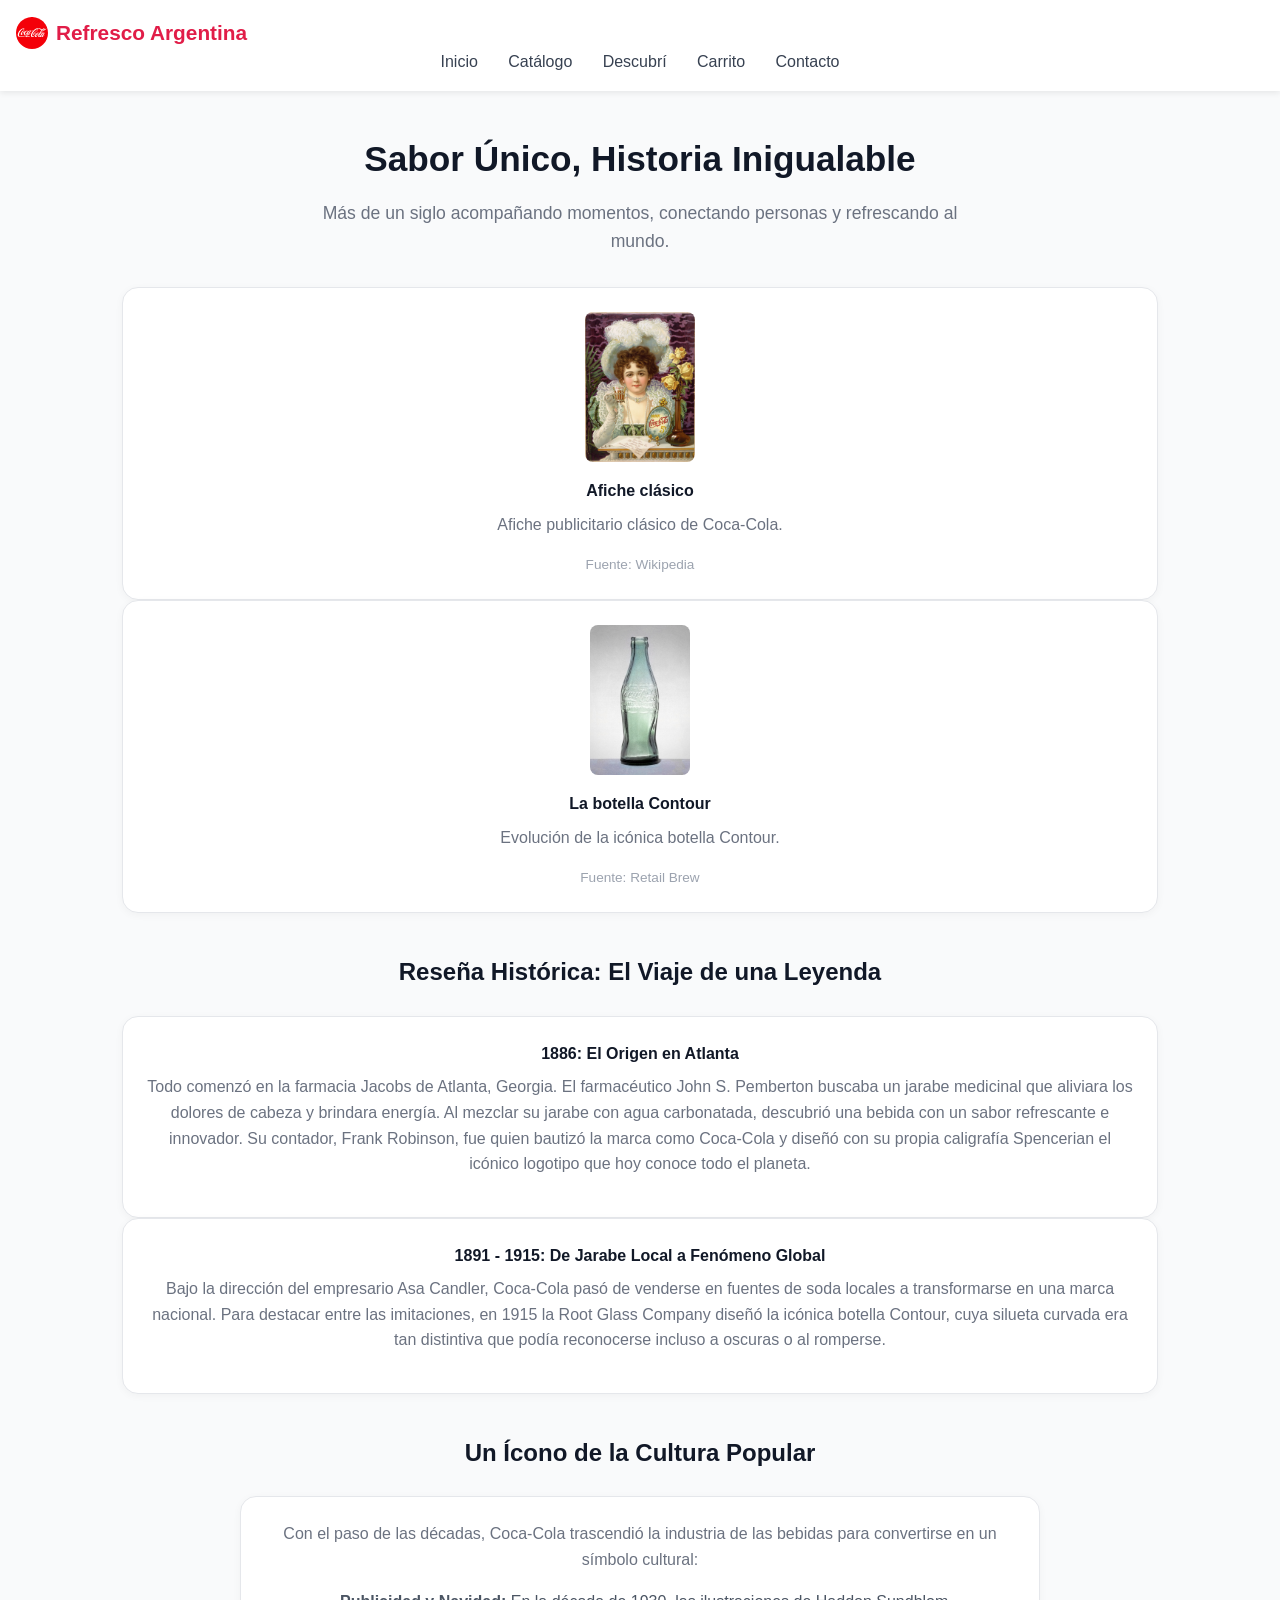
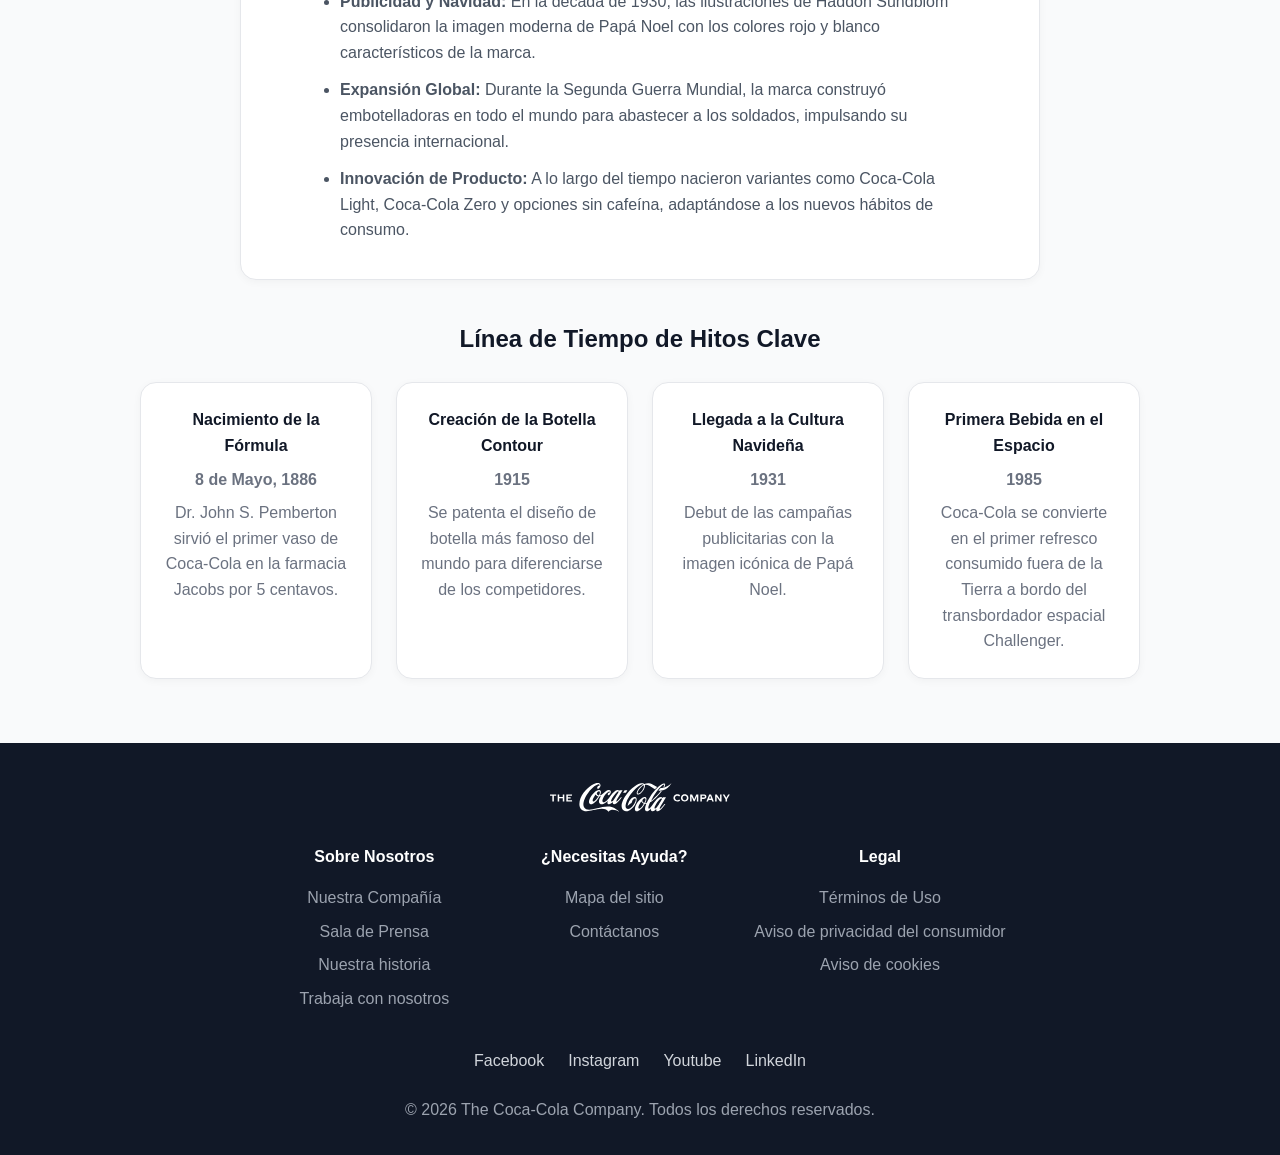
==== commit 34184eb7: "Add logo icon" ====
--- a/index.html
+++ b/index.html
@@ -11,7 +11,7 @@
 
 <body>
   <header>
-    <div class="logo">Refresco Argentina</div>
+    <div class="logo"><img src="img/coca-tapa.svg" alt="Tapa de Coca-Cola" class="logo-icono"> Refresco Argentina</div>
     <nav aria-label="Navegación principal">
       <ul>
         <li><a href="#inicio">Inicio</a></li>
--- a/style.css
+++ b/style.css
@@ -53,8 +53,15 @@
     font-size: 1.3rem;
     font-weight: 700;
     color: #e11d48;
-    text-align: center;
-    margin-bottom: 0.75rem;
+    display: flex;
+    align-items: center;
+    gap: 0.5rem;
+}
+
+header .logo .logo-icono {
+    width: 2rem;
+    height: 2rem;
+    display: inline-block;
 }
 
 header nav ul {
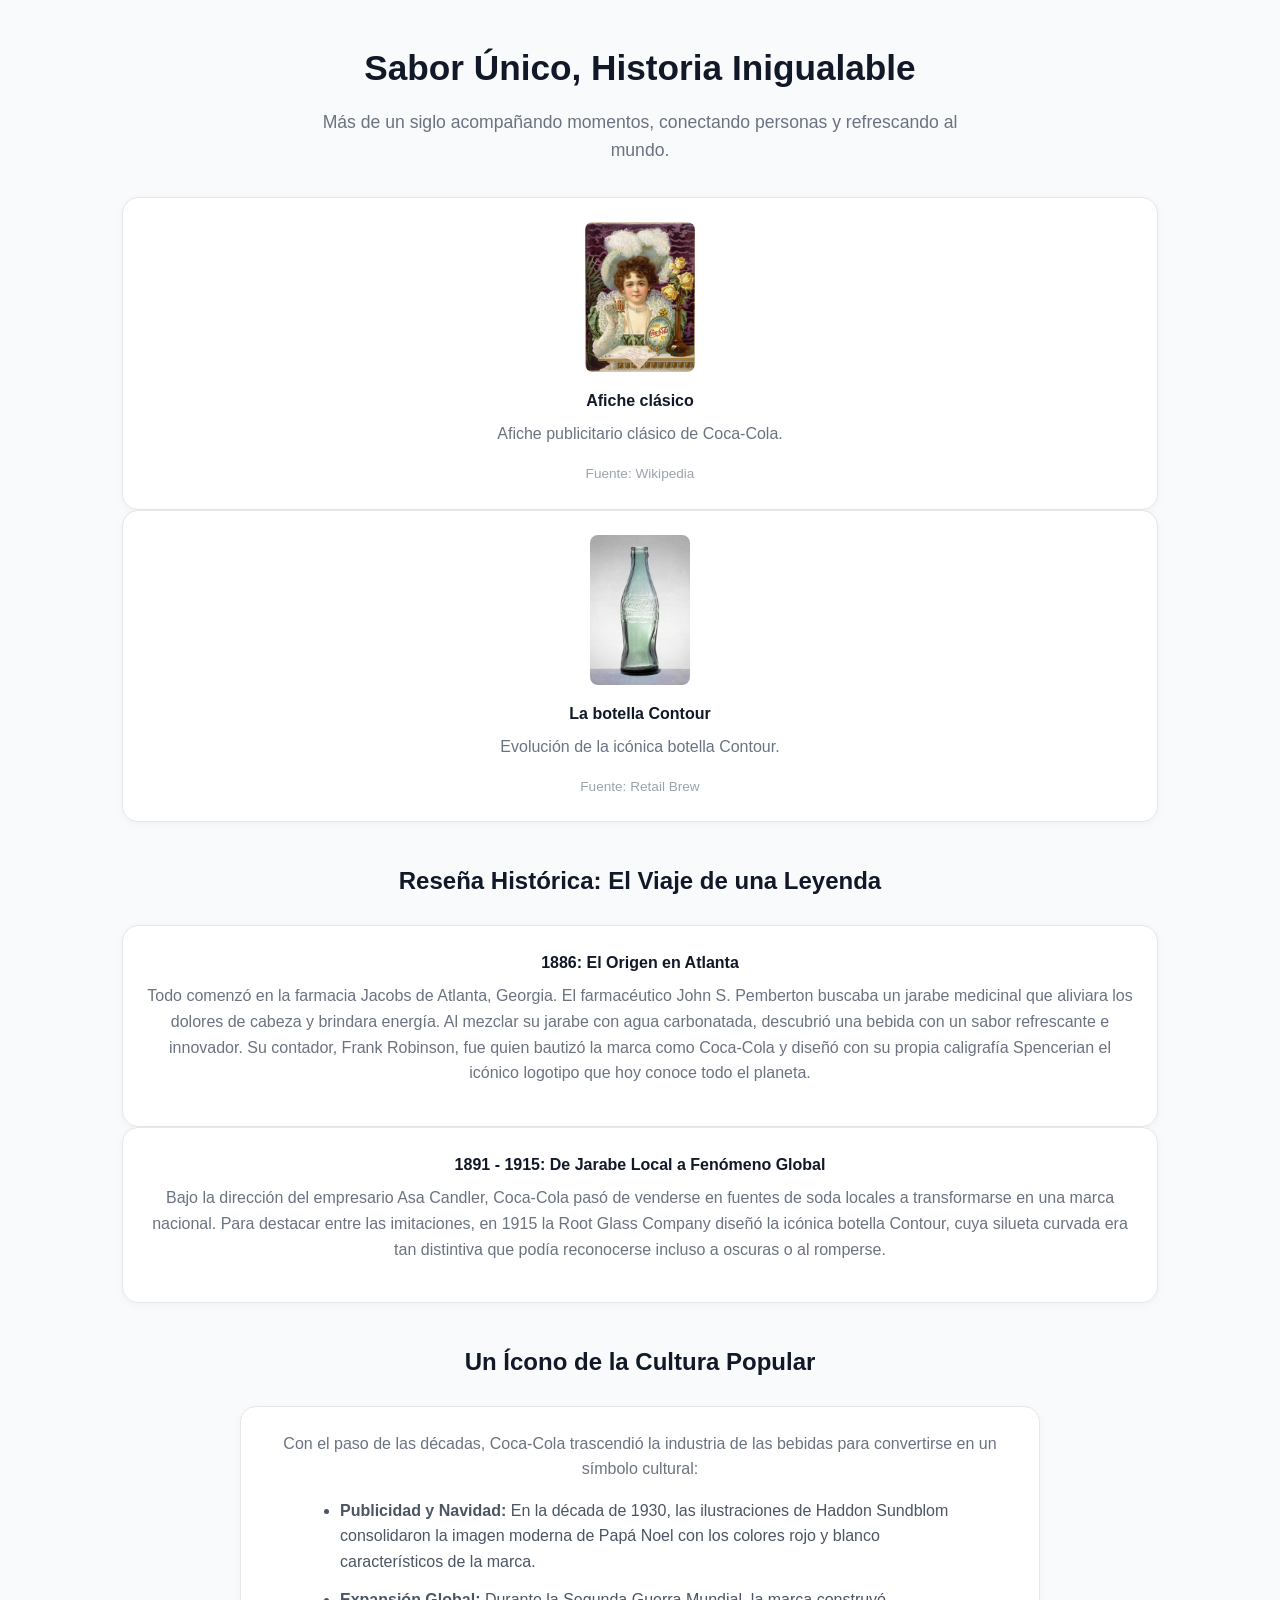
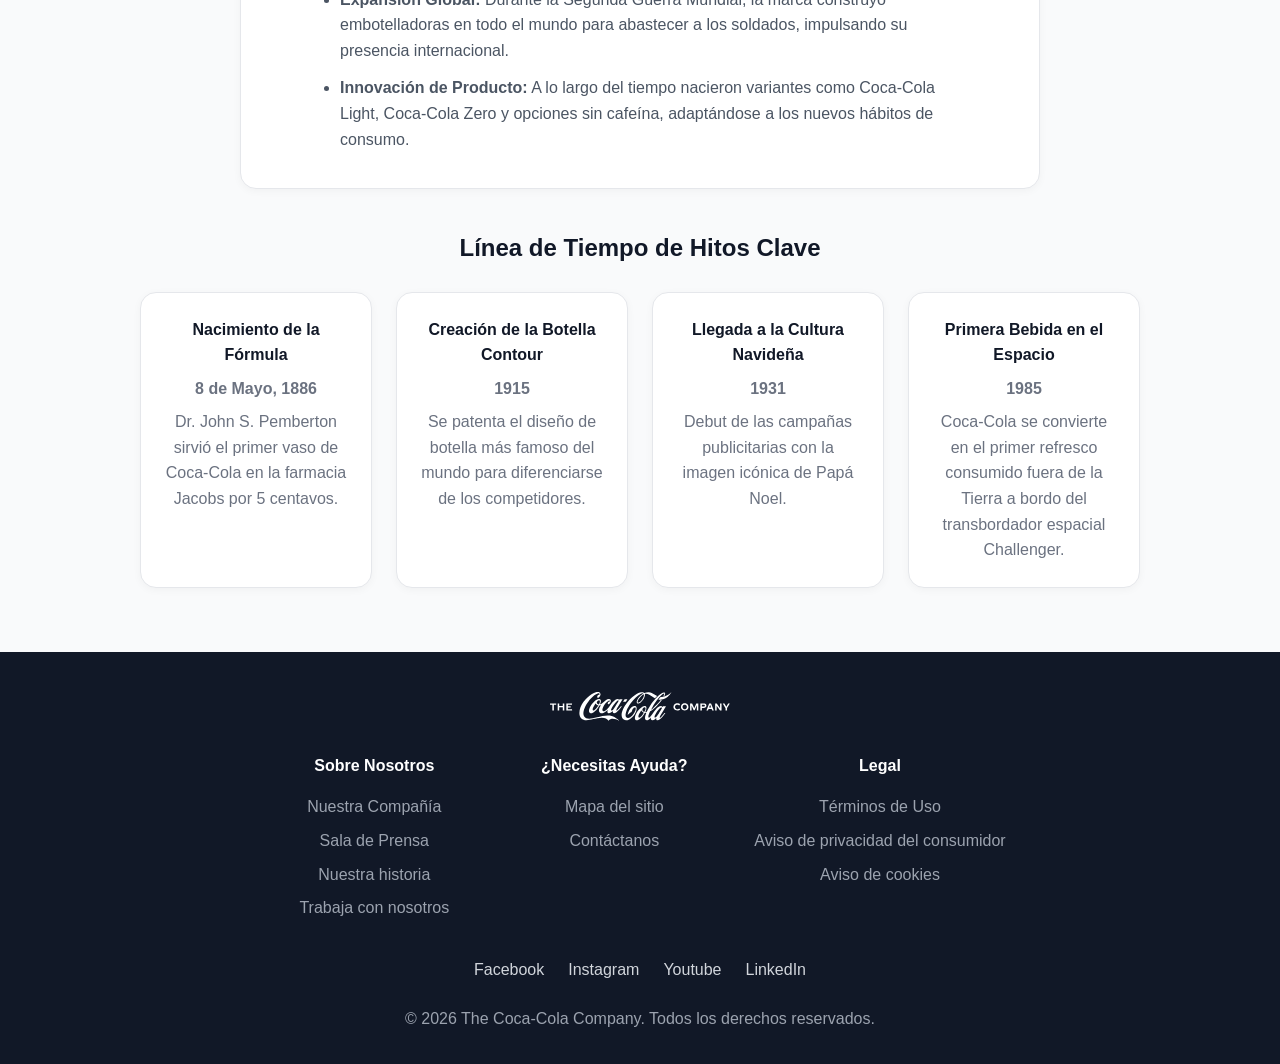
==== commit 2a185846: "add header js" ====
--- a/index.html
+++ b/index.html
@@ -4,24 +4,12 @@
 <head>
   <meta charset="UTF-8">
   <meta name="viewport" content="width=device-width, initial-scale=1.0">
-  <title>Refresco Argentina</title>
+  <title>Refresco Bebida Argentina</title>
   <link rel="icon" type="image/x-icon" href="refresco.ico">
   <link rel="stylesheet" href="style.css">
 </head>
 
-<body>
-  <header>
-    <div class="logo"><img src="img/coca-tapa.svg" alt="Tapa de Coca-Cola" class="logo-icono"> Refresco Argentina</div>
-    <nav aria-label="Navegación principal">
-      <ul>
-        <li><a href="#inicio">Inicio</a></li>
-        <li><a href="#catalogo">Catálogo</a></li>
-        <li><a href="#descubri">Descubrí</a></li>
-        <li><a href="carrito.html">Carrito</a></li>
-        <li><a href="contacto.html">Contacto</a></li>
-      </ul>
-    </nav>
-  </header>
+
 
   <main id="inicio">
 
@@ -94,7 +82,7 @@
     </section>
 
     <div class="items">
-
+  
       <section id="catalogo">
           <h3>Nuestros productos</h3>
           <div class="item-cards">
--- a/style.css
+++ b/style.css
@@ -190,12 +190,6 @@
 
 .hito p {
     color: #6b7280;
-}
-
-@media (max-width: 600px) {
-    .historia h1 {
-        font-size: 1.6rem;
-    }
 }
 
 /* ===== Grids de tarjetas ===== */
@@ -299,6 +293,12 @@
     color: #ffffff;
 }
 
+/* ===== Historia solo visible en #inicio, oculta en las vistas de catálogo y descubrí ===== */
+main#inicio:has(#catalogo:target) .historia,
+main#inicio:has(#descubri:target) .historia {
+    display: none;
+}
+
 /* ===== Vistas por ancla: catálogo y descubrí solo desde su enlace ===== */
 main#inicio #catalogo,
 main#inicio #descubri {
@@ -420,25 +420,6 @@
 
 footer p {
     color: #9ca3af;
-}
-
-/* ===== Responsive ===== */
-@media (max-width: 768px) {
-    .carrito-wrap {
-        grid-template-columns: 1fr;
-    }
-}
-
-@media (max-width: 600px) {
-    header nav ul {
-        flex-direction: column;
-        align-items: center;
-        gap: 0.5rem;
-    }
-
-    .contacto-grid {
-        grid-template-columns: 1fr;
-    }
 }
 
 /* ===== Carrito ===== */
@@ -498,37 +479,6 @@
     font-size: 0.9rem;
     color: #6b7280;
     font-weight: 600;
-}
-
-.cantidad .unidades {
-    width: 5.5rem;
-    padding: 0.45rem 0.6rem;
-    border: 2px solid #d1d5db;
-    border-radius: 0.5rem;
-    font-family: inherit;
-    font-size: 1rem;
-    font-weight: 700;
-    color: #111827;
-    background: #f9fafb;
-    transition: border-color 0.2s, background 0.2s, box-shadow 0.2s;
-}
-
-.cantidad .unidades:focus {
-    outline: none;
-    border-color: #e11d48;
-    background: #ffffff;
-    box-shadow: 0 0 0 3px rgba(225, 29, 72, 0.15);
-}
-
-.cantidad .unidades::-webkit-outer-spin-button,
-.cantidad .unidades::-webkit-inner-spin-button {
-    -webkit-appearance: none;
-    margin: 0;
-}
-
-.cantidad .unidades[type="number"] {
-    -moz-appearance: textfield;
-    appearance: textfield;
 }
 
 .item-carrito img {
@@ -642,15 +592,281 @@
     background: #be123c;
 }
 
+.resumen .res-mensaje {
+    display: block;
+    min-height: 1.2rem;
+}
+
 .res-mensaje {
     font-size: 0.9rem;
     color: #9ca3af;
-    min-height: 1.2rem;
-}
-
-.res-mensaje.ok {
+}
+
+/* ===== Carrito sin JavaScript: calculo con contadores CSS ===== */
+
+/* Cada valor del contador son 100 pesos: 19 = $1.900, 18 = $1.800.
+   Con hasta 30 unidades por producto el total llega a $225.000,
+   asi que el contador va de 0 a 2250 y cada valor ya sale con punto de miles.
+   OJO: en "system: fixed" el primer simbolo representa el valor 1, salvo que se
+   indique otra cosa con "fixed <entero>". Por eso va "fixed 0": asi el simbolo i
+   es exactamente el valor i (0 = $0, 1 = $100, 100 = $10.000). */
+@counter-style pesos {
+    system: fixed 0;
+    overflow: clip;
+    symbols:
+        "0" "100" "200" "300" "400" "500" "600" "700" "800" "900" "1.000" "1.100" "1.200" "1.300" "1.400" "1.500" "1.600" "1.700" "1.800" "1.900" "2.000" "2.100" "2.200" "2.300" "2.400" "2.500" "2.600" "2.700" "2.800" "2.900" "3.000" "3.100" "3.200" "3.300" "3.400" "3.500" "3.600" "3.700" "3.800" "3.900" "4.000" "4.100" "4.200" "4.300" "4.400" "4.500" "4.600" "4.700" "4.800" "4.900" "5.000" "5.100" "5.200" "5.300" "5.400" "5.500" "5.600" "5.700" "5.800" "5.900" "6.000" "6.100" "6.200" "6.300" "6.400" "6.500" "6.600" "6.700" "6.800" "6.900" "7.000" "7.100" "7.200" "7.300" "7.400" "7.500" "7.600" "7.700" "7.800" "7.900" "8.000" "8.100" "8.200" "8.300" "8.400" "8.500" "8.600" "8.700" "8.800" "8.900" "9.000" "9.100" "9.200" "9.300" "9.400" "9.500" "9.600" "9.700" "9.800" "9.900" "10.000" "10.100" "10.200" "10.300" "10.400" "10.500" "10.600" "10.700" "10.800" "10.900" "11.000" "11.100" "11.200" "11.300" "11.400" "11.500" "11.600" "11.700" "11.800" "11.900" "12.000" "12.100" "12.200" "12.300" "12.400" "12.500" "12.600" "12.700" "12.800" "12.900" "13.000" "13.100" "13.200" "13.300" "13.400" "13.500" "13.600" "13.700" "13.800" "13.900" "14.000" "14.100" "14.200" "14.300" "14.400" "14.500" "14.600" "14.700" "14.800" "14.900" "15.000" "15.100" "15.200" "15.300" "15.400" "15.500" "15.600" "15.700" "15.800" "15.900" "16.000" "16.100" "16.200" "16.300" "16.400" "16.500" "16.600" "16.700" "16.800" "16.900" "17.000" "17.100" "17.200" "17.300" "17.400" "17.500" "17.600" "17.700" "17.800" "17.900" "18.000" "18.100" "18.200" "18.300" "18.400" "18.500" "18.600" "18.700" "18.800" "18.900" "19.000" "19.100" "19.200" "19.300" "19.400" "19.500" "19.600" "19.700" "19.800" "19.900" "20.000" "20.100" "20.200" "20.300" "20.400" "20.500" "20.600" "20.700" "20.800" "20.900" "21.000" "21.100" "21.200" "21.300" "21.400" "21.500" "21.600" "21.700" "21.800" "21.900" "22.000" "22.100" "22.200" "22.300" "22.400" "22.500" "22.600" "22.700" "22.800" "22.900" "23.000" "23.100" "23.200" "23.300" "23.400" "23.500" "23.600" "23.700" "23.800" "23.900" "24.000" "24.100" "24.200" "24.300" "24.400" "24.500" "24.600" "24.700" "24.800" "24.900" "25.000" "25.100" "25.200" "25.300" "25.400" "25.500" "25.600" "25.700" "25.800" "25.900" "26.000" "26.100" "26.200" "26.300" "26.400" "26.500" "26.600" "26.700" "26.800" "26.900" "27.000" "27.100" "27.200" "27.300" "27.400" "27.500" "27.600" "27.700" "27.800" "27.900" "28.000" "28.100" "28.200" "28.300" "28.400" "28.500" "28.600" "28.700" "28.800" "28.900" "29.000" "29.100" "29.200" "29.300" "29.400" "29.500" "29.600" "29.700" "29.800" "29.900" "30.000" "30.100" "30.200" "30.300" "30.400" "30.500" "30.600" "30.700" "30.800" "30.900" "31.000" "31.100" "31.200" "31.300" "31.400" "31.500" "31.600" "31.700" "31.800" "31.900" "32.000" "32.100" "32.200" "32.300" "32.400" "32.500" "32.600" "32.700" "32.800" "32.900" "33.000" "33.100" "33.200" "33.300" "33.400" "33.500" "33.600" "33.700" "33.800" "33.900" "34.000" "34.100" "34.200" "34.300" "34.400" "34.500" "34.600" "34.700" "34.800" "34.900" "35.000" "35.100" "35.200" "35.300" "35.400" "35.500" "35.600" "35.700" "35.800" "35.900" "36.000" "36.100" "36.200" "36.300" "36.400" "36.500" "36.600" "36.700" "36.800" "36.900" "37.000" "37.100" "37.200" "37.300" "37.400" "37.500" "37.600" "37.700" "37.800" "37.900" "38.000" "38.100" "38.200" "38.300" "38.400" "38.500" "38.600" "38.700" "38.800" "38.900" "39.000" "39.100" "39.200" "39.300" "39.400" "39.500" "39.600" "39.700" "39.800" "39.900" "40.000" "40.100" "40.200" "40.300" "40.400" "40.500" "40.600" "40.700" "40.800" "40.900" "41.000" "41.100" "41.200" "41.300" "41.400" "41.500" "41.600" "41.700" "41.800" "41.900" "42.000" "42.100" "42.200" "42.300" "42.400" "42.500" "42.600" "42.700" "42.800" "42.900" "43.000" "43.100" "43.200" "43.300" "43.400" "43.500" "43.600" "43.700" "43.800" "43.900" "44.000" "44.100" "44.200" "44.300" "44.400" "44.500" "44.600" "44.700" "44.800" "44.900" "45.000" "45.100" "45.200" "45.300" "45.400" "45.500" "45.600" "45.700" "45.800" "45.900" "46.000" "46.100" "46.200" "46.300" "46.400" "46.500" "46.600" "46.700" "46.800" "46.900" "47.000" "47.100" "47.200" "47.300" "47.400" "47.500" "47.600" "47.700" "47.800" "47.900" "48.000" "48.100" "48.200" "48.300" "48.400" "48.500" "48.600" "48.700" "48.800" "48.900" "49.000" "49.100" "49.200" "49.300" "49.400" "49.500" "49.600" "49.700" "49.800" "49.900" "50.000" "50.100" "50.200" "50.300" "50.400" "50.500" "50.600" "50.700" "50.800" "50.900" "51.000" "51.100" "51.200" "51.300" "51.400" "51.500" "51.600" "51.700" "51.800" "51.900" "52.000" "52.100" "52.200" "52.300" "52.400" "52.500" "52.600" "52.700" "52.800" "52.900" "53.000" "53.100" "53.200" "53.300" "53.400" "53.500" "53.600" "53.700" "53.800" "53.900" "54.000" "54.100" "54.200" "54.300" "54.400" "54.500" "54.600" "54.700" "54.800" "54.900" "55.000" "55.100" "55.200" "55.300" "55.400" "55.500" "55.600" "55.700" "55.800" "55.900" "56.000" "56.100" "56.200" "56.300" "56.400" "56.500" "56.600" "56.700" "56.800" "56.900" "57.000" "57.100" "57.200" "57.300" "57.400" "57.500" "57.600" "57.700" "57.800" "57.900" "58.000" "58.100" "58.200" "58.300" "58.400" "58.500" "58.600" "58.700" "58.800" "58.900" "59.000" "59.100" "59.200" "59.300" "59.400" "59.500" "59.600" "59.700" "59.800" "59.900" "60.000" "60.100" "60.200" "60.300" "60.400" "60.500" "60.600" "60.700" "60.800" "60.900" "61.000" "61.100" "61.200" "61.300" "61.400" "61.500" "61.600" "61.700" "61.800" "61.900" "62.000" "62.100" "62.200" "62.300" "62.400" "62.500" "62.600" "62.700" "62.800" "62.900" "63.000" "63.100" "63.200" "63.300" "63.400" "63.500" "63.600" "63.700" "63.800" "63.900" "64.000" "64.100" "64.200" "64.300" "64.400" "64.500" "64.600" "64.700" "64.800" "64.900" "65.000" "65.100" "65.200" "65.300" "65.400" "65.500" "65.600" "65.700" "65.800" "65.900" "66.000" "66.100" "66.200" "66.300" "66.400" "66.500" "66.600" "66.700" "66.800" "66.900" "67.000" "67.100" "67.200" "67.300" "67.400" "67.500" "67.600" "67.700" "67.800" "67.900" "68.000" "68.100" "68.200" "68.300" "68.400" "68.500" "68.600" "68.700" "68.800" "68.900" "69.000" "69.100" "69.200" "69.300" "69.400" "69.500" "69.600" "69.700" "69.800" "69.900" "70.000" "70.100" "70.200" "70.300" "70.400" "70.500" "70.600" "70.700" "70.800" "70.900" "71.000" "71.100" "71.200" "71.300" "71.400" "71.500" "71.600" "71.700" "71.800" "71.900" "72.000" "72.100" "72.200" "72.300" "72.400" "72.500" "72.600" "72.700" "72.800" "72.900" "73.000" "73.100" "73.200" "73.300" "73.400" "73.500" "73.600" "73.700" "73.800" "73.900" "74.000" "74.100" "74.200" "74.300" "74.400" "74.500" "74.600" "74.700" "74.800" "74.900" "75.000" "75.100" "75.200" "75.300" "75.400" "75.500" "75.600" "75.700" "75.800" "75.900" "76.000" "76.100" "76.200" "76.300" "76.400" "76.500" "76.600" "76.700" "76.800" "76.900" "77.000" "77.100" "77.200" "77.300" "77.400" "77.500" "77.600" "77.700" "77.800" "77.900" "78.000" "78.100" "78.200" "78.300" "78.400" "78.500" "78.600" "78.700" "78.800" "78.900" "79.000" "79.100" "79.200" "79.300" "79.400" "79.500" "79.600" "79.700" "79.800" "79.900" "80.000" "80.100" "80.200" "80.300" "80.400" "80.500" "80.600" "80.700" "80.800" "80.900" "81.000" "81.100" "81.200" "81.300" "81.400" "81.500" "81.600" "81.700" "81.800" "81.900" "82.000" "82.100" "82.200" "82.300" "82.400" "82.500" "82.600" "82.700" "82.800" "82.900" "83.000" "83.100" "83.200" "83.300" "83.400" "83.500" "83.600" "83.700" "83.800" "83.900" "84.000" "84.100" "84.200" "84.300" "84.400" "84.500" "84.600" "84.700" "84.800" "84.900" "85.000" "85.100" "85.200" "85.300" "85.400" "85.500" "85.600" "85.700" "85.800" "85.900" "86.000" "86.100" "86.200" "86.300" "86.400" "86.500" "86.600" "86.700" "86.800" "86.900" "87.000" "87.100" "87.200" "87.300" "87.400" "87.500" "87.600" "87.700" "87.800" "87.900" "88.000" "88.100" "88.200" "88.300" "88.400" "88.500" "88.600" "88.700" "88.800" "88.900" "89.000" "89.100" "89.200" "89.300" "89.400" "89.500" "89.600" "89.700" "89.800" "89.900" "90.000" "90.100" "90.200" "90.300" "90.400" "90.500" "90.600" "90.700" "90.800" "90.900" "91.000" "91.100" "91.200" "91.300" "91.400" "91.500" "91.600" "91.700" "91.800" "91.900" "92.000" "92.100" "92.200" "92.300" "92.400" "92.500" "92.600" "92.700" "92.800" "92.900" "93.000" "93.100" "93.200" "93.300" "93.400" "93.500" "93.600" "93.700" "93.800" "93.900" "94.000" "94.100" "94.200" "94.300" "94.400" "94.500" "94.600" "94.700" "94.800" "94.900" "95.000" "95.100" "95.200" "95.300" "95.400" "95.500" "95.600" "95.700" "95.800" "95.900" "96.000" "96.100" "96.200" "96.300" "96.400" "96.500" "96.600" "96.700" "96.800" "96.900" "97.000" "97.100" "97.200" "97.300" "97.400" "97.500" "97.600" "97.700" "97.800" "97.900" "98.000" "98.100" "98.200" "98.300" "98.400" "98.500" "98.600" "98.700" "98.800" "98.900" "99.000" "99.100" "99.200" "99.300" "99.400" "99.500" "99.600" "99.700" "99.800" "99.900" "100.000" "100.100" "100.200" "100.300" "100.400" "100.500" "100.600" "100.700" "100.800" "100.900" "101.000" "101.100" "101.200" "101.300" "101.400" "101.500" "101.600" "101.700" "101.800" "101.900" "102.000" "102.100" "102.200" "102.300" "102.400" "102.500" "102.600" "102.700" "102.800" "102.900" "103.000" "103.100" "103.200" "103.300" "103.400" "103.500" "103.600" "103.700" "103.800" "103.900" "104.000" "104.100" "104.200" "104.300" "104.400" "104.500" "104.600" "104.700" "104.800" "104.900" "105.000" "105.100" "105.200" "105.300" "105.400" "105.500" "105.600" "105.700" "105.800" "105.900" "106.000" "106.100" "106.200" "106.300" "106.400" "106.500" "106.600" "106.700" "106.800" "106.900" "107.000" "107.100" "107.200" "107.300" "107.400" "107.500" "107.600" "107.700" "107.800" "107.900" "108.000" "108.100" "108.200" "108.300" "108.400" "108.500" "108.600" "108.700" "108.800" "108.900" "109.000" "109.100" "109.200" "109.300" "109.400" "109.500" "109.600" "109.700" "109.800" "109.900" "110.000" "110.100" "110.200" "110.300" "110.400" "110.500" "110.600" "110.700" "110.800" "110.900" "111.000" "111.100" "111.200" "111.300" "111.400" "111.500" "111.600" "111.700" "111.800" "111.900" "112.000" "112.100" "112.200" "112.300" "112.400" "112.500" "112.600" "112.700" "112.800" "112.900" "113.000" "113.100" "113.200" "113.300" "113.400" "113.500" "113.600" "113.700" "113.800" "113.900" "114.000" "114.100" "114.200" "114.300" "114.400" "114.500" "114.600" "114.700" "114.800" "114.900" "115.000" "115.100" "115.200" "115.300" "115.400" "115.500" "115.600" "115.700" "115.800" "115.900" "116.000" "116.100" "116.200" "116.300" "116.400" "116.500" "116.600" "116.700" "116.800" "116.900" "117.000" "117.100" "117.200" "117.300" "117.400" "117.500" "117.600" "117.700" "117.800" "117.900" "118.000" "118.100" "118.200" "118.300" "118.400" "118.500" "118.600" "118.700" "118.800" "118.900" "119.000" "119.100" "119.200" "119.300" "119.400" "119.500" "119.600" "119.700" "119.800" "119.900" "120.000" "120.100" "120.200" "120.300" "120.400" "120.500" "120.600" "120.700" "120.800" "120.900" "121.000" "121.100" "121.200" "121.300" "121.400" "121.500" "121.600" "121.700" "121.800" "121.900" "122.000" "122.100" "122.200" "122.300" "122.400" "122.500" "122.600" "122.700" "122.800" "122.900" "123.000" "123.100" "123.200" "123.300" "123.400" "123.500" "123.600" "123.700" "123.800" "123.900" "124.000" "124.100" "124.200" "124.300" "124.400" "124.500" "124.600" "124.700" "124.800" "124.900" "125.000" "125.100" "125.200" "125.300" "125.400" "125.500" "125.600" "125.700" "125.800" "125.900" "126.000" "126.100" "126.200" "126.300" "126.400" "126.500" "126.600" "126.700" "126.800" "126.900" "127.000" "127.100" "127.200" "127.300" "127.400" "127.500" "127.600" "127.700" "127.800" "127.900" "128.000" "128.100" "128.200" "128.300" "128.400" "128.500" "128.600" "128.700" "128.800" "128.900" "129.000" "129.100" "129.200" "129.300" "129.400" "129.500" "129.600" "129.700" "129.800" "129.900" "130.000" "130.100" "130.200" "130.300" "130.400" "130.500" "130.600" "130.700" "130.800" "130.900" "131.000" "131.100" "131.200" "131.300" "131.400" "131.500" "131.600" "131.700" "131.800" "131.900" "132.000" "132.100" "132.200" "132.300" "132.400" "132.500" "132.600" "132.700" "132.800" "132.900" "133.000" "133.100" "133.200" "133.300" "133.400" "133.500" "133.600" "133.700" "133.800" "133.900" "134.000" "134.100" "134.200" "134.300" "134.400" "134.500" "134.600" "134.700" "134.800" "134.900" "135.000" "135.100" "135.200" "135.300" "135.400" "135.500" "135.600" "135.700" "135.800" "135.900" "136.000" "136.100" "136.200" "136.300" "136.400" "136.500" "136.600" "136.700" "136.800" "136.900" "137.000" "137.100" "137.200" "137.300" "137.400" "137.500" "137.600" "137.700" "137.800" "137.900" "138.000" "138.100" "138.200" "138.300" "138.400" "138.500" "138.600" "138.700" "138.800" "138.900" "139.000" "139.100" "139.200" "139.300" "139.400" "139.500" "139.600" "139.700" "139.800" "139.900" "140.000" "140.100" "140.200" "140.300" "140.400" "140.500" "140.600" "140.700" "140.800" "140.900" "141.000" "141.100" "141.200" "141.300" "141.400" "141.500" "141.600" "141.700" "141.800" "141.900" "142.000" "142.100" "142.200" "142.300" "142.400" "142.500" "142.600" "142.700" "142.800" "142.900" "143.000" "143.100" "143.200" "143.300" "143.400" "143.500" "143.600" "143.700" "143.800" "143.900" "144.000" "144.100" "144.200" "144.300" "144.400" "144.500" "144.600" "144.700" "144.800" "144.900" "145.000" "145.100" "145.200" "145.300" "145.400" "145.500" "145.600" "145.700" "145.800" "145.900" "146.000" "146.100" "146.200" "146.300" "146.400" "146.500" "146.600" "146.700" "146.800" "146.900" "147.000" "147.100" "147.200" "147.300" "147.400" "147.500" "147.600" "147.700" "147.800" "147.900" "148.000" "148.100" "148.200" "148.300" "148.400" "148.500" "148.600" "148.700" "148.800" "148.900" "149.000" "149.100" "149.200" "149.300" "149.400" "149.500" "149.600" "149.700" "149.800" "149.900" "150.000" "150.100" "150.200" "150.300" "150.400" "150.500" "150.600" "150.700" "150.800" "150.900" "151.000" "151.100" "151.200" "151.300" "151.400" "151.500" "151.600" "151.700" "151.800" "151.900" "152.000" "152.100" "152.200" "152.300" "152.400" "152.500" "152.600" "152.700" "152.800" "152.900" "153.000" "153.100" "153.200" "153.300" "153.400" "153.500" "153.600" "153.700" "153.800" "153.900" "154.000" "154.100" "154.200" "154.300" "154.400" "154.500" "154.600" "154.700" "154.800" "154.900" "155.000" "155.100" "155.200" "155.300" "155.400" "155.500" "155.600" "155.700" "155.800" "155.900" "156.000" "156.100" "156.200" "156.300" "156.400" "156.500" "156.600" "156.700" "156.800" "156.900" "157.000" "157.100" "157.200" "157.300" "157.400" "157.500" "157.600" "157.700" "157.800" "157.900" "158.000" "158.100" "158.200" "158.300" "158.400" "158.500" "158.600" "158.700" "158.800" "158.900" "159.000" "159.100" "159.200" "159.300" "159.400" "159.500" "159.600" "159.700" "159.800" "159.900" "160.000" "160.100" "160.200" "160.300" "160.400" "160.500" "160.600" "160.700" "160.800" "160.900" "161.000" "161.100" "161.200" "161.300" "161.400" "161.500" "161.600" "161.700" "161.800" "161.900" "162.000" "162.100" "162.200" "162.300" "162.400" "162.500" "162.600" "162.700" "162.800" "162.900" "163.000" "163.100" "163.200" "163.300" "163.400" "163.500" "163.600" "163.700" "163.800" "163.900" "164.000" "164.100" "164.200" "164.300" "164.400" "164.500" "164.600" "164.700" "164.800" "164.900" "165.000" "165.100" "165.200" "165.300" "165.400" "165.500" "165.600" "165.700" "165.800" "165.900" "166.000" "166.100" "166.200" "166.300" "166.400" "166.500" "166.600" "166.700" "166.800" "166.900" "167.000" "167.100" "167.200" "167.300" "167.400" "167.500" "167.600" "167.700" "167.800" "167.900" "168.000" "168.100" "168.200" "168.300" "168.400" "168.500" "168.600" "168.700" "168.800" "168.900" "169.000" "169.100" "169.200" "169.300" "169.400" "169.500" "169.600" "169.700" "169.800" "169.900" "170.000" "170.100" "170.200" "170.300" "170.400" "170.500" "170.600" "170.700" "170.800" "170.900" "171.000" "171.100" "171.200" "171.300" "171.400" "171.500" "171.600" "171.700" "171.800" "171.900" "172.000" "172.100" "172.200" "172.300" "172.400" "172.500" "172.600" "172.700" "172.800" "172.900" "173.000" "173.100" "173.200" "173.300" "173.400" "173.500" "173.600" "173.700" "173.800" "173.900" "174.000" "174.100" "174.200" "174.300" "174.400" "174.500" "174.600" "174.700" "174.800" "174.900" "175.000" "175.100" "175.200" "175.300" "175.400" "175.500" "175.600" "175.700" "175.800" "175.900" "176.000" "176.100" "176.200" "176.300" "176.400" "176.500" "176.600" "176.700" "176.800" "176.900" "177.000" "177.100" "177.200" "177.300" "177.400" "177.500" "177.600" "177.700" "177.800" "177.900" "178.000" "178.100" "178.200" "178.300" "178.400" "178.500" "178.600" "178.700" "178.800" "178.900" "179.000" "179.100" "179.200" "179.300" "179.400" "179.500" "179.600" "179.700" "179.800" "179.900" "180.000" "180.100" "180.200" "180.300" "180.400" "180.500" "180.600" "180.700" "180.800" "180.900" "181.000" "181.100" "181.200" "181.300" "181.400" "181.500" "181.600" "181.700" "181.800" "181.900" "182.000" "182.100" "182.200" "182.300" "182.400" "182.500" "182.600" "182.700" "182.800" "182.900" "183.000" "183.100" "183.200" "183.300" "183.400" "183.500" "183.600" "183.700" "183.800" "183.900" "184.000" "184.100" "184.200" "184.300" "184.400" "184.500" "184.600" "184.700" "184.800" "184.900" "185.000" "185.100" "185.200" "185.300" "185.400" "185.500" "185.600" "185.700" "185.800" "185.900" "186.000" "186.100" "186.200" "186.300" "186.400" "186.500" "186.600" "186.700" "186.800" "186.900" "187.000" "187.100" "187.200" "187.300" "187.400" "187.500" "187.600" "187.700" "187.800" "187.900" "188.000" "188.100" "188.200" "188.300" "188.400" "188.500" "188.600" "188.700" "188.800" "188.900" "189.000" "189.100" "189.200" "189.300" "189.400" "189.500" "189.600" "189.700" "189.800" "189.900" "190.000" "190.100" "190.200" "190.300" "190.400" "190.500" "190.600" "190.700" "190.800" "190.900" "191.000" "191.100" "191.200" "191.300" "191.400" "191.500" "191.600" "191.700" "191.800" "191.900" "192.000" "192.100" "192.200" "192.300" "192.400" "192.500" "192.600" "192.700" "192.800" "192.900" "193.000" "193.100" "193.200" "193.300" "193.400" "193.500" "193.600" "193.700" "193.800" "193.900" "194.000" "194.100" "194.200" "194.300" "194.400" "194.500" "194.600" "194.700" "194.800" "194.900" "195.000" "195.100" "195.200" "195.300" "195.400" "195.500" "195.600" "195.700" "195.800" "195.900" "196.000" "196.100" "196.200" "196.300" "196.400" "196.500" "196.600" "196.700" "196.800" "196.900" "197.000" "197.100" "197.200" "197.300" "197.400" "197.500" "197.600" "197.700" "197.800" "197.900" "198.000" "198.100" "198.200" "198.300" "198.400" "198.500" "198.600" "198.700" "198.800" "198.900" "199.000" "199.100" "199.200" "199.300" "199.400" "199.500" "199.600" "199.700" "199.800" "199.900" "200.000" "200.100" "200.200" "200.300" "200.400" "200.500" "200.600" "200.700" "200.800" "200.900" "201.000" "201.100" "201.200" "201.300" "201.400" "201.500" "201.600" "201.700" "201.800" "201.900" "202.000" "202.100" "202.200" "202.300" "202.400" "202.500" "202.600" "202.700" "202.800" "202.900" "203.000" "203.100" "203.200" "203.300" "203.400" "203.500" "203.600" "203.700" "203.800" "203.900" "204.000" "204.100" "204.200" "204.300" "204.400" "204.500" "204.600" "204.700" "204.800" "204.900" "205.000" "205.100" "205.200" "205.300" "205.400" "205.500" "205.600" "205.700" "205.800" "205.900" "206.000" "206.100" "206.200" "206.300" "206.400" "206.500" "206.600" "206.700" "206.800" "206.900" "207.000" "207.100" "207.200" "207.300" "207.400" "207.500" "207.600" "207.700" "207.800" "207.900" "208.000" "208.100" "208.200" "208.300" "208.400" "208.500" "208.600" "208.700" "208.800" "208.900" "209.000" "209.100" "209.200" "209.300" "209.400" "209.500" "209.600" "209.700" "209.800" "209.900" "210.000" "210.100" "210.200" "210.300" "210.400" "210.500" "210.600" "210.700" "210.800" "210.900" "211.000" "211.100" "211.200" "211.300" "211.400" "211.500" "211.600" "211.700" "211.800" "211.900" "212.000" "212.100" "212.200" "212.300" "212.400" "212.500" "212.600" "212.700" "212.800" "212.900" "213.000" "213.100" "213.200" "213.300" "213.400" "213.500" "213.600" "213.700" "213.800" "213.900" "214.000" "214.100" "214.200" "214.300" "214.400" "214.500" "214.600" "214.700" "214.800" "214.900" "215.000" "215.100" "215.200" "215.300" "215.400" "215.500" "215.600" "215.700" "215.800" "215.900" "216.000" "216.100" "216.200" "216.300" "216.400" "216.500" "216.600" "216.700" "216.800" "216.900" "217.000" "217.100" "217.200" "217.300" "217.400" "217.500" "217.600" "217.700" "217.800" "217.900" "218.000" "218.100" "218.200" "218.300" "218.400" "218.500" "218.600" "218.700" "218.800" "218.900" "219.000" "219.100" "219.200" "219.300" "219.400" "219.500" "219.600" "219.700" "219.800" "219.900" "220.000" "220.100" "220.200" "220.300" "220.400" "220.500" "220.600" "220.700" "220.800" "220.900" "221.000" "221.100" "221.200" "221.300" "221.400" "221.500" "221.600" "221.700" "221.800" "221.900" "222.000" "222.100" "222.200" "222.300" "222.400" "222.500" "222.600" "222.700" "222.800" "222.900" "223.000" "223.100" "223.200" "223.300" "223.400" "223.500" "223.600" "223.700" "223.800" "223.900" "224.000" "224.100" "224.200" "224.300" "224.400" "224.500" "224.600" "224.700" "224.800" "224.900" "225.000";
+}
+
+/* Cada radio suma una unidad a la cantidad de su producto y el precio de esa
+   unidad (en cientos de pesos: 19 = $1.900) al subtotal y al total. Asi no hace
+   falta una regla por cantidad: alcanza con que el radio marcado y los que van
+   despues queden fuera del conteo. Esta regla va antes que la de
+   "counter-increment: none" porque tienen la misma especificidad y gana la ultima. */
+.uds-coca .pills input { counter-increment: cant-coca 1 sub-coca 19 total 19; }
+.uds-sprite .pills input { counter-increment: cant-sprite 1 sub-sprite 18 total 18; }
+.uds-fanta .pills input { counter-increment: cant-fanta 1 sub-fanta 18 total 18; }
+.uds-schweppes .pills input { counter-increment: cant-schweppes 1 sub-schweppes 20 total 20; }
+
+/* Los radios que van despues del marcado no suman, asi el contador se queda en
+   la cantidad elegida (0 si sigue marcado el primero). El primero tampoco suma
+   porque es justamente el 0. Las pastillas siguen viendose y siendo clickeables. */
+.pills input:first-of-type,
+.pills input:checked ~ input {
+    counter-increment: none;
+}
+
+/* Los contadores se reinician en cada carga de la pagina */
+.carrito-wrap {
+    counter-reset: total sub-coca sub-sprite sub-fanta sub-schweppes cant-coca cant-sprite cant-fanta cant-schweppes;
+}
+
+/* ===== Selector de unidades: chip con la cantidad + panel desplegable ===== */
+
+/* La cantidad elegida se ve en el chip (sin abrir nada) y se cambia desde el panel.
+   El panel arranca cerrado, pero los radios nunca se ocultan con display: none
+   porque los elementos con display: none no suman a los contadores CSS.
+   column-reverse: en el DOM el chip va despues de los radios (asi el contador ya
+   esta sumado) pero visualmente sigue arriba del panel. */
+.uds {
+    position: relative;
+    display: flex;
+    flex-direction: column-reverse;
+    align-items: flex-start;
+    margin-top: 0.6rem;
+}
+
+.ud-toggle {
+    position: absolute;
+    width: 1px;
+    height: 1px;
+    margin: 0;
+    padding: 0;
+    opacity: 0;
+}
+
+.ud-sum {
+    display: inline-flex;
+    align-items: center;
+    gap: 0.4rem;
+    padding: 0.35rem 0.8rem;
+    border: 2px solid #d1d5db;
+    border-radius: 2rem;
+    background: #ffffff;
+    color: #111827;
+    font-size: 0.9rem;
+    font-weight: 600;
+    cursor: pointer;
+    transition: border-color 0.2s, color 0.2s, box-shadow 0.2s;
+}
+
+.ud-sum:hover {
+    border-color: #e11d48;
+    color: #e11d48;
+}
+
+.ud-toggle:focus-visible~.ud-sum {
+    box-shadow: 0 0 0 3px rgba(225, 29, 72, 0.25);
+}
+
+.ud-toggle:checked~.ud-sum {
+    border-color: #e11d48;
+    color: #e11d48;
+}
+
+.ud-txt {
+    color: #6b7280;
+}
+
+/* La cantidad actual, leida del contador */
+.ud-val {
+    min-width: 1.4rem;
+    padding: 0 0.35rem;
+    border-radius: 1rem;
+    background: #e11d48;
+    color: #ffffff;
+    font-weight: 700;
+    text-align: center;
+}
+
+.uds-coca .ud-val::after,
+.fila-coca .cant::after {
+    content: counter(cant-coca);
+}
+
+.uds-sprite .ud-val::after,
+.fila-sprite .cant::after {
+    content: counter(cant-sprite);
+}
+
+.uds-fanta .ud-val::after,
+.fila-fanta .cant::after {
+    content: counter(cant-fanta);
+}
+
+.uds-schweppes .ud-val::after,
+.fila-schweppes .cant::after {
+    content: counter(cant-schweppes);
+}
+
+.ud-caret {
+    display: inline-block;
+    transition: transform 0.2s;
+}
+
+.ud-caret::after {
+    content: "\25BE";
+    font-size: 0.75rem;
+}
+
+.ud-toggle:checked~.ud-sum .ud-caret {
+    transform: rotate(180deg);
+}
+
+.pills {
+    display: grid;
+    grid-template-columns: repeat(auto-fit, minmax(2.2rem, 1fr));
+    gap: 0.2rem;
+    width: 100%;
+    margin-top: 0.6rem;
+    max-height: 20rem;
+    overflow: hidden;
+    transition: max-height 0.25s ease, margin-top 0.25s ease, opacity 0.2s ease;
+}
+
+.ud-toggle:not(:checked)~.pills {
+    max-height: 0;
+    margin-top: 0;
+    opacity: 0;
+}
+
+/* visibility: hidden saca el radio del recorrido del teclado
+   pero lo deja contabilizando, a diferencia de display: none */
+.ud-toggle:not(:checked)~.pills input {
+    visibility: hidden;
+}
+
+.pills input {
+    position: absolute;
+    width: 1px;
+    height: 1px;
+    margin: 0;
+    padding: 0;
+    opacity: 0;
+    pointer-events: none;
+}
+
+.pills label {
+    min-width: 0;
+    padding: 0.35rem 0.2rem;
+    border: 2px solid #d1d5db;
+    border-radius: 0.5rem;
+    background: #f9fafb;
+    color: #111827;
+    font-size: 0.9rem;
+    font-weight: 700;
+    text-align: center;
+    cursor: pointer;
+    transition: background 0.2s, border-color 0.2s, color 0.2s;
+}
+
+.pills label:hover {
+    border-color: #e11d48;
+    color: #e11d48;
+}
+
+.pills input:checked+label {
+    background: #e11d48;
+    border-color: #e11d48;
+    color: #ffffff;
+}
+
+.pills input:focus-visible+label {
+    outline: none;
+    box-shadow: 0 0 0 3px rgba(225, 29, 72, 0.25);
+}
+
+/* Lista de compra: los subtotales se leen de los contadores */
+.fila-coca .submonto::after {
+    content: "$" counter(sub-coca, pesos);
+}
+
+.fila-sprite .submonto::after {
+    content: "$" counter(sub-sprite, pesos);
+}
+
+.fila-fanta .submonto::after {
+    content: "$" counter(sub-fanta, pesos);
+}
+
+.fila-schweppes .submonto::after {
+    content: "$" counter(sub-schweppes, pesos);
+}
+
+#total-compra::after {
+    content: "$" counter(total, pesos);
+}
+
+/* Boton "Finalizar compra": el checkbox oculto hace de disparador */
+.check-finalizar {
+    position: absolute;
+    width: 1px;
+    height: 1px;
+    margin: 0;
+    padding: 0;
+    opacity: 0;
+}
+
+.check-finalizar:focus-visible~.btn-finalizar {
+    outline: none;
+    box-shadow: 0 0 0 3px rgba(225, 29, 72, 0.35);
+}
+
+.res-mensaje .msg-ok,
+.res-mensaje .msg-vacio {
+    display: none;
+}
+
+.check-finalizar:checked ~ .res-mensaje .msg-ok {
     color: #16a34a;
     font-weight: 600;
+}
+
+.check-finalizar:checked ~ .res-mensaje .msg-ok .msg-total::after {
+    content: "$" counter(total, pesos);
+}
+
+/* Mientras ningun producto tenga un radio distinto del 0 marcado el carrito
+   esta vacio. ":not(:first-of-type)" descarta justamente el 0 de cada producto. */
+#carrito:not(:has(.pills input:checked:not(:first-of-type))) .check-finalizar:checked ~ .res-mensaje .msg-ok {
+    display: none;
+}
+
+#carrito:not(:has(.pills input:checked:not(:first-of-type))) .check-finalizar:checked ~ .res-mensaje .msg-vacio {
+    display: inline;
+}
+
+#carrito:has(.pills input:checked:not(:first-of-type)) .check-finalizar:checked ~ .res-mensaje .msg-ok {
+    display: inline;
 }
 
 /* ===== Contacto ===== */
@@ -1028,12 +1244,309 @@
     }
 }
 
+/* ===== Responsive ===== */
+/* Todas las media queries van al final: si una regla base aparece despues
+   del  bloque responsive, la cascada la pisa y el breakpoint deja de funcionar */
+
+@media (max-width: 900px) {
+    /* En pantallas angostas el carrito deja de ser de dos columnas */
+    .carrito-wrap {
+        grid-template-columns: 1fr;
+    }
+}
+
+@media (max-width: 768px) {
+    .hitos-grid,
+    .items .item-cards,
+    #carrito .item-cards,
+    #tiendas .item-cards,
+    #catalogo .aguas-detalles .item-cards {
+        grid-template-columns: repeat(auto-fit, minmax(min(100%, 220px), 1fr));
+    }
+}
+
 @media (max-width: 600px) {
+    .historia h1 {
+        font-size: 1.6rem;
+    }
+
+    header {
+        padding: 0.75rem 1rem;
+    }
+
+    header nav ul {
+        flex-direction: row;
+        flex-wrap: nowrap;
+        align-items: center;
+        justify-content: safe center;
+        gap: 0.4rem;
+        overflow-x: auto;
+        scrollbar-width: none;
+        -ms-overflow-style: none;
+    }
+
+    header nav ul::-webkit-scrollbar {
+        display: none;
+    }
+
+    header nav li {
+        flex: 0 0 auto;
+    }
+
+    header nav a {
+        display: block;
+        font-size: 0.9rem;
+        padding: 0.4rem 0.1rem;
+        white-space: nowrap;
+    }
+
+    /* En movil el footer ocupa la mitad del alto de la pantalla (50dvh, con
+       50vh como respaldo). Para que entre sin pasarse, el contenido se
+       compacta: 3 columnas angostas, tipografia y gaps chicos. */
+    footer {
+        min-height: 50vh;
+        min-height: 50dvh;
+        display: flex;
+        flex-direction: column;
+        justify-content: center;
+        gap: 0.9rem;
+        padding: 1.25rem 0.75rem;
+        margin-top: 2rem;
+    }
+
+    footer .footer-logo {
+        max-width: 130px;
+        margin: 0 auto;
+    }
+
+    footer .footer-cols {
+        display: grid;
+        grid-template-columns: repeat(3, minmax(0, 1fr));
+        gap: 0.5rem 0.75rem;
+        margin-bottom: 0;
+        width: 100%;
+    }
+
+    footer .footer-col {
+        min-width: 0;
+    }
+
+    footer .footer-col h5 {
+        font-size: 0.8rem;
+        line-height: 1.25;
+        margin-bottom: 0.35rem;
+    }
+
+    footer .footer-col a {
+        font-size: 0.72rem;
+        line-height: 1.3;
+        padding: 0.12rem 0;
+        position: relative;
+    }
+
+    footer .footer-col a::after,
+    footer .footer-social a::after {
+        content: "";
+        position: absolute;
+        left: 0;
+        right: 0;
+        top: -0.15rem;
+        bottom: -0.15rem;
+    }
+
+    footer .footer-social {
+        margin-bottom: 0;
+    }
+
+    footer .footer-social ul {
+        gap: 0.35rem 1rem;
+    }
+
+    footer .footer-social a {
+        font-size: 0.8rem;
+    }
+
+    footer p {
+        font-size: 0.7rem;
+        line-height: 1.35;
+        margin: 0;
+    }
+
+    .contacto-grid {
+        grid-template-columns: 1fr;
+    }
+
     .bus-opciones {
         left: 0;
         right: 0;
         transform: none;
         min-width: auto;
+    }
+
+    /* La tarjeta del producto pasa a columna para que las pastillas
+       tengan todo el ancho disponible */
+    .item-carrito {
+        flex-direction: column;
+        align-items: center;
+        text-align: center;
+    }
+
+    .item-carrito img {
+        max-width: 7rem;
+        max-height: 7rem;
+    }
+
+    .item-info {
+        width: 100%;
+    }
+
+    .uds {
+        margin-top: 0.5rem;
+    }
+
+    .lista-seleccion li {
+        flex-wrap: wrap;
+    }
+
+    .lista-seleccion li .prod-nombre {
+        min-width: 0;
+    }
+
+    .ico-sel,
+    .subtot {
+        flex-shrink: 0;
+    }
+
+    .resumen {
+        padding: 1.25rem 1rem;
+    }
+}
+
+@media (max-width: 480px) {
+    /* Con menos ancho las pastillas pasan a 5 por fila */
+    .pills {
+        grid-template-columns: repeat(5, minmax(0, 1fr));
+        gap: 0.25rem;
+    }
+
+    .ud-sum {
+        padding: 0.35rem 0.6rem;
+    }
+
+    /* La barra del menu sigue en una sola linea, mas compacta para que
+       entren los 5 enlaces (Inicio, Catalogo, Descubri, Carrito, Contacto) */
+    header nav ul {
+        gap: 0.2rem;
+    }
+
+    header nav a {
+        font-size: 0.8rem;
+        padding: 0.4rem 0.05rem;
+    }
+}
+
+@media (max-width: 380px) {
+    .pills label {
+        padding: 0.3rem 0.1rem;
+        font-size: 0.85rem;
+    }
+
+    footer .footer-col {
+        min-width: 0;
+    }
+
+    /* A 320px el pie queda al limite de los 50dvh, asi que se aprieta un poco
+       mas (logo, gaps, paddings y tipografia de los enlaces) para que el
+       contenido entre con margen y la barra siga siendo exactamente la mitad. */
+    footer {
+        gap: 0.5rem;
+        padding: 0.85rem 0.6rem;
+    }
+
+    footer .footer-logo {
+        max-width: 110px;
+    }
+
+    footer .footer-cols {
+        gap: 0.4rem 0.6rem;
+    }
+
+    footer .footer-col h5 {
+        margin-bottom: 0.25rem;
+    }
+
+    footer .footer-col a {
+        font-size: 0.7rem;
+        line-height: 1.28;
+    }
+}
+
+/* Movil apaisado: la pantalla es baja, asi que el pie se compacta todavia mas
+   para tratar de ocupar la mitad del alto sin pasarse de la pantalla. */
+@media (orientation: landscape) and (max-height: 500px) {
+    footer {
+        min-height: 50vh;
+        min-height: 50dvh;
+        display: flex;
+        flex-direction: column;
+        justify-content: center;
+        gap: 0.7rem;
+        padding: 0.9rem 0.75rem;
+        margin-top: 1.5rem;
+    }
+
+    footer .footer-logo {
+        max-width: 120px;
+        margin: 0 auto;
+    }
+
+    footer .footer-cols {
+        display: grid;
+        grid-template-columns: repeat(3, minmax(0, 1fr));
+        gap: 0.4rem 1.5rem;
+        margin-bottom: 0;
+        width: 100%;
+    }
+
+    footer .footer-col {
+        min-width: 0;
+    }
+
+    footer .footer-col h5 {
+        font-size: 0.85rem;
+        line-height: 1.25;
+        margin-bottom: 0.3rem;
+    }
+
+    footer .footer-col a {
+        font-size: 0.78rem;
+        line-height: 1.3;
+        padding: 0.1rem 0;
+        position: relative;
+    }
+
+    footer .footer-col a::after,
+    footer .footer-social a::after {
+        content: "";
+        position: absolute;
+        left: 0;
+        right: 0;
+        top: -0.15rem;
+        bottom: -0.15rem;
+    }
+
+    footer .footer-social {
+        margin-bottom: 0;
+    }
+
+    footer .footer-social a {
+        font-size: 0.85rem;
+    }
+
+    footer p {
+        font-size: 0.75rem;
+        line-height: 1.3;
+        margin: 0;
     }
 }
 
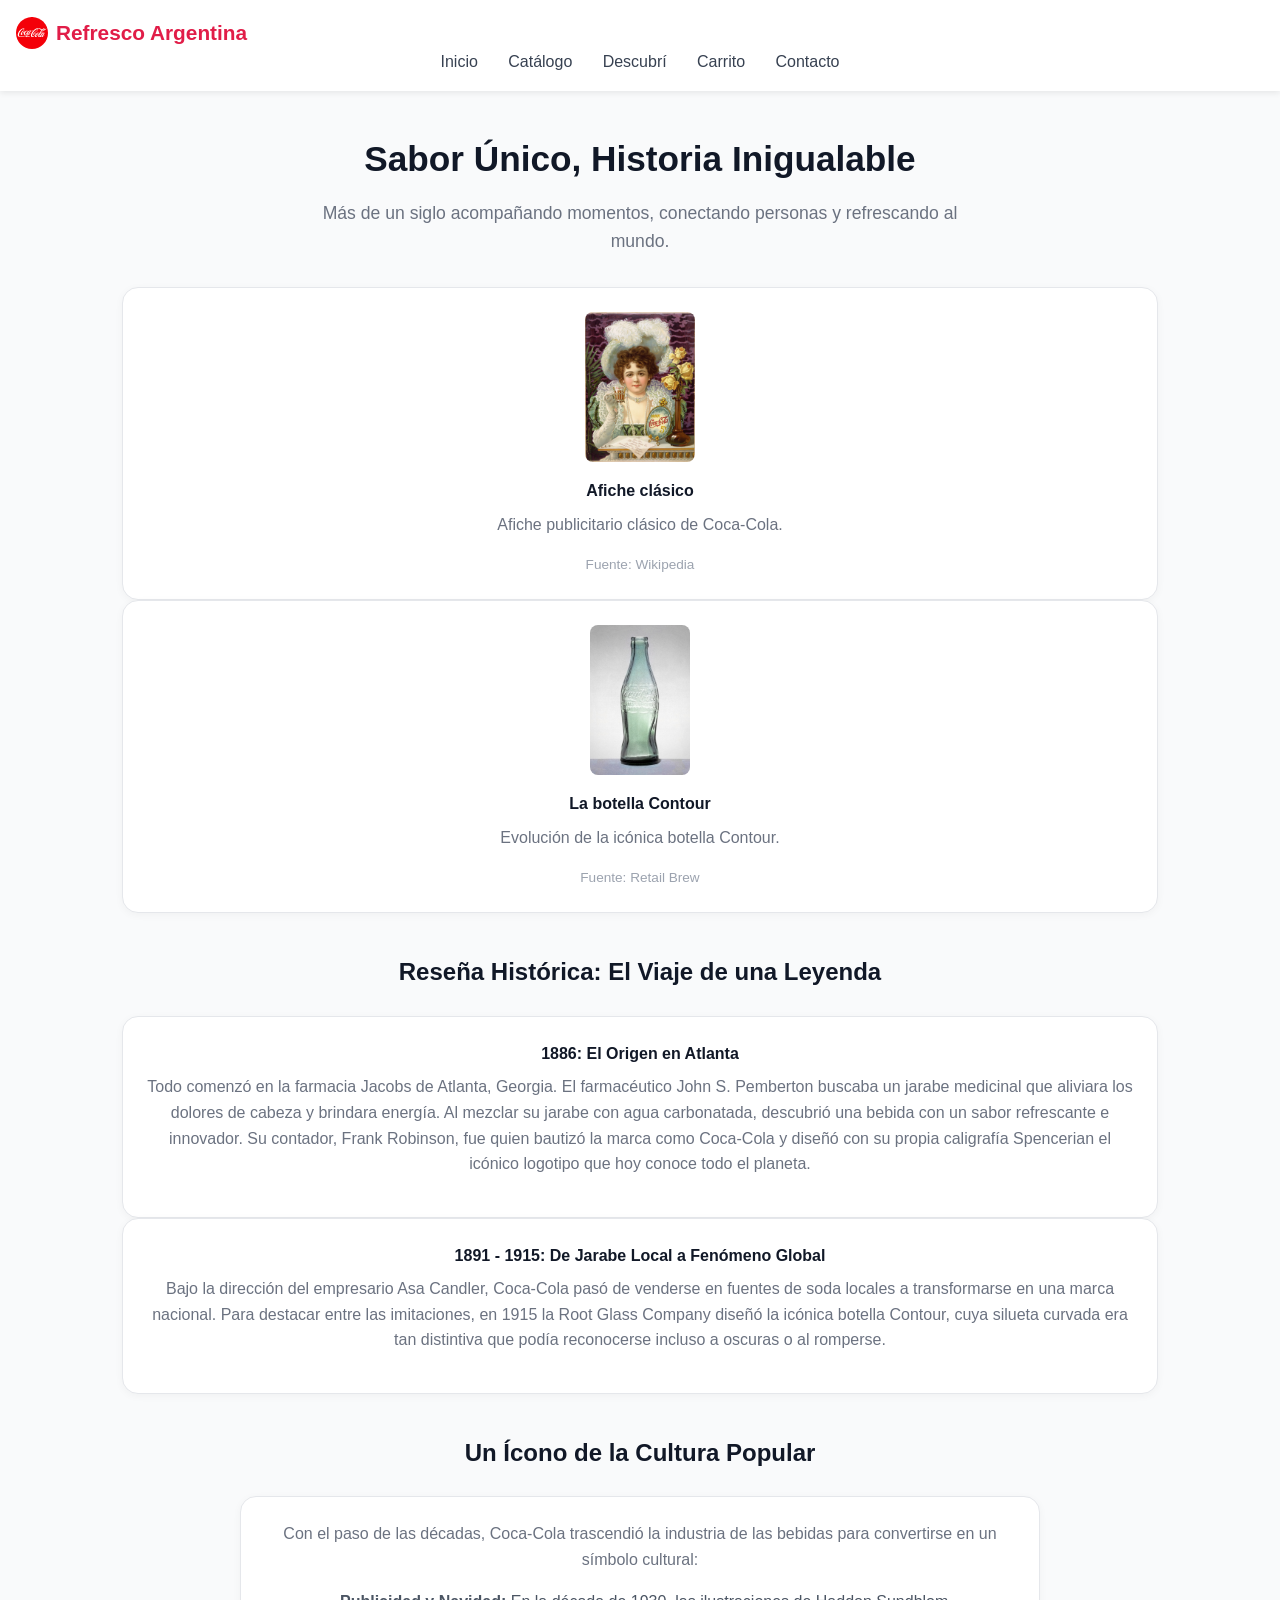
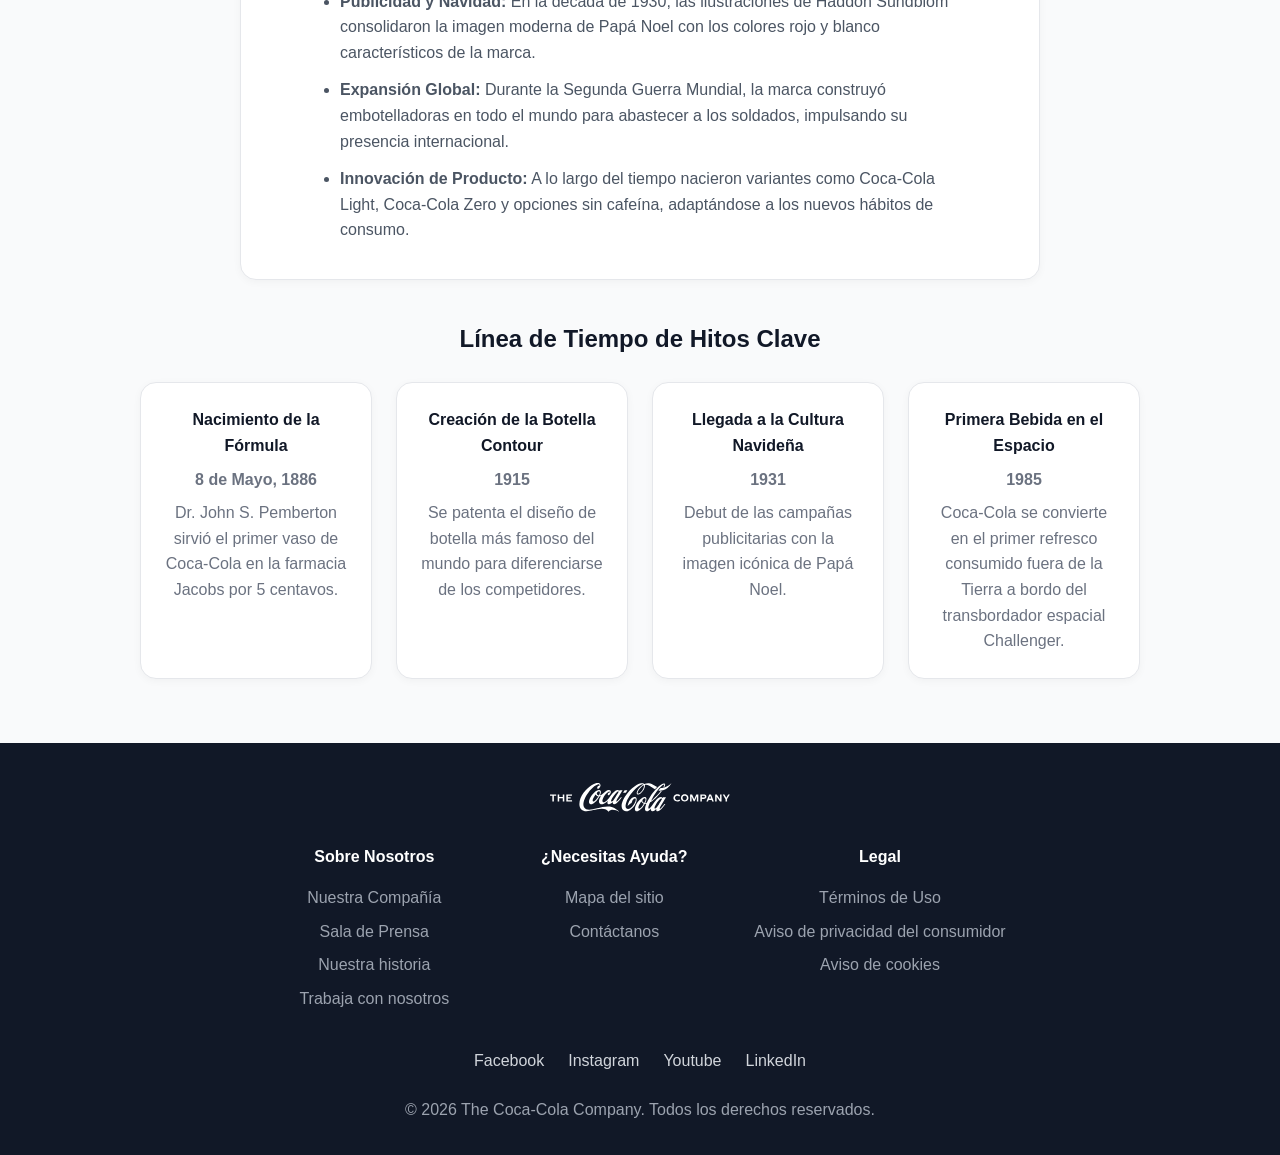
==== commit e56325ea: "creating header and footer in Js" ====
--- a/index.html
+++ b/index.html
@@ -9,8 +9,7 @@
   <link rel="stylesheet" href="style.css">
 </head>
 
-
-
+<body>
   <main id="inicio">
 
     <section class="historia">
@@ -290,46 +289,10 @@
     </div>
   </main>
 
-  <footer>
-    <div class="footer-logo">
-      <img src="img/coca-cola-logo-white.svg" alt="The Coca Cola Company">
-    </div>
-    <div class="footer-cols">
-      <div class="footer-col">
-        <h5>Sobre Nosotros</h5>
-        <ul>
-          <li><a href="https://www.coca-colacompany.com/company" rel="noopener noreferrer" target="_blank">Nuestra Compañía</a></li>
-          <li><a href="https://www.coca-cola.com/ar/es/media-center" rel="noopener noreferrer" target="_blank">Sala de Prensa</a></li>
-          <li><a href="https://www.coca-colacompany.com/about-us/history" rel="noopener noreferrer" target="_blank">Nuestra historia</a></li>
-          <li><a href="https://www.coca-colacompany.com/careers" rel="noopener noreferrer" target="_blank">Trabaja con nosotros</a></li>
-        </ul>
-      </div>
-      <div class="footer-col">
-        <h5>¿Necesitas Ayuda?</h5>
-        <ul>
-          <li><a href="https://www.coca-cola.com/ar/es/sitemap" rel="noopener noreferrer" target="_blank">Mapa del sitio</a></li>
-          <li><a href="https://www.coca-cola.com/ar/es/about-us/contact-us" rel="noopener noreferrer" target="_blank">Contáctanos</a></li>
-        </ul>
-      </div>
-      <div class="footer-col">
-        <h5>Legal</h5>
-        <ul>
-          <li><a href="https://www.coca-cola.com/ar/es/legal/terms-of-service" rel="noopener noreferrer" target="_blank">Términos de Uso</a></li>
-          <li><a href="https://datatrust.coca-cola.com/xg/es#global-privacy-notices" rel="noopener noreferrer" target="_blank">Aviso de privacidad del consumidor</a></li>
-          <li><a href="https://datatrust.coca-cola.com/xg/es#global-privacy-notices" rel="noopener noreferrer" target="_blank">Aviso de cookies</a></li>
-        </ul>
-      </div>
-    </div>
-    <nav class="footer-social" aria-label="Redes sociales">
-      <ul>
-        <li><a href="https://facebook.com/CocaColaCoAr/" rel="noopener noreferrer" target="_blank">Facebook</a></li>
-        <li><a href="https://www.instagram.com/cocacolacoar/" rel="noopener noreferrer" target="_blank">Instagram</a></li>
-        <li><a href="https://www.youtube.com/user/CocaColaCo" rel="noopener noreferrer" target="_blank">Youtube</a></li>
-        <li><a href="https://www.linkedin.com/company/the-coca-cola-company" rel="noopener noreferrer" target="_blank">LinkedIn</a></li>
-      </ul>
-    </nav>
-    <p>&copy; 2026 The Coca‑Cola Company. Todos los derechos reservados.</p>
-  </footer>
+  <footer id="footer"></footer>
+
+  <script src="archivo.js"></script>
 </body>
+</html>
 
 </html>
